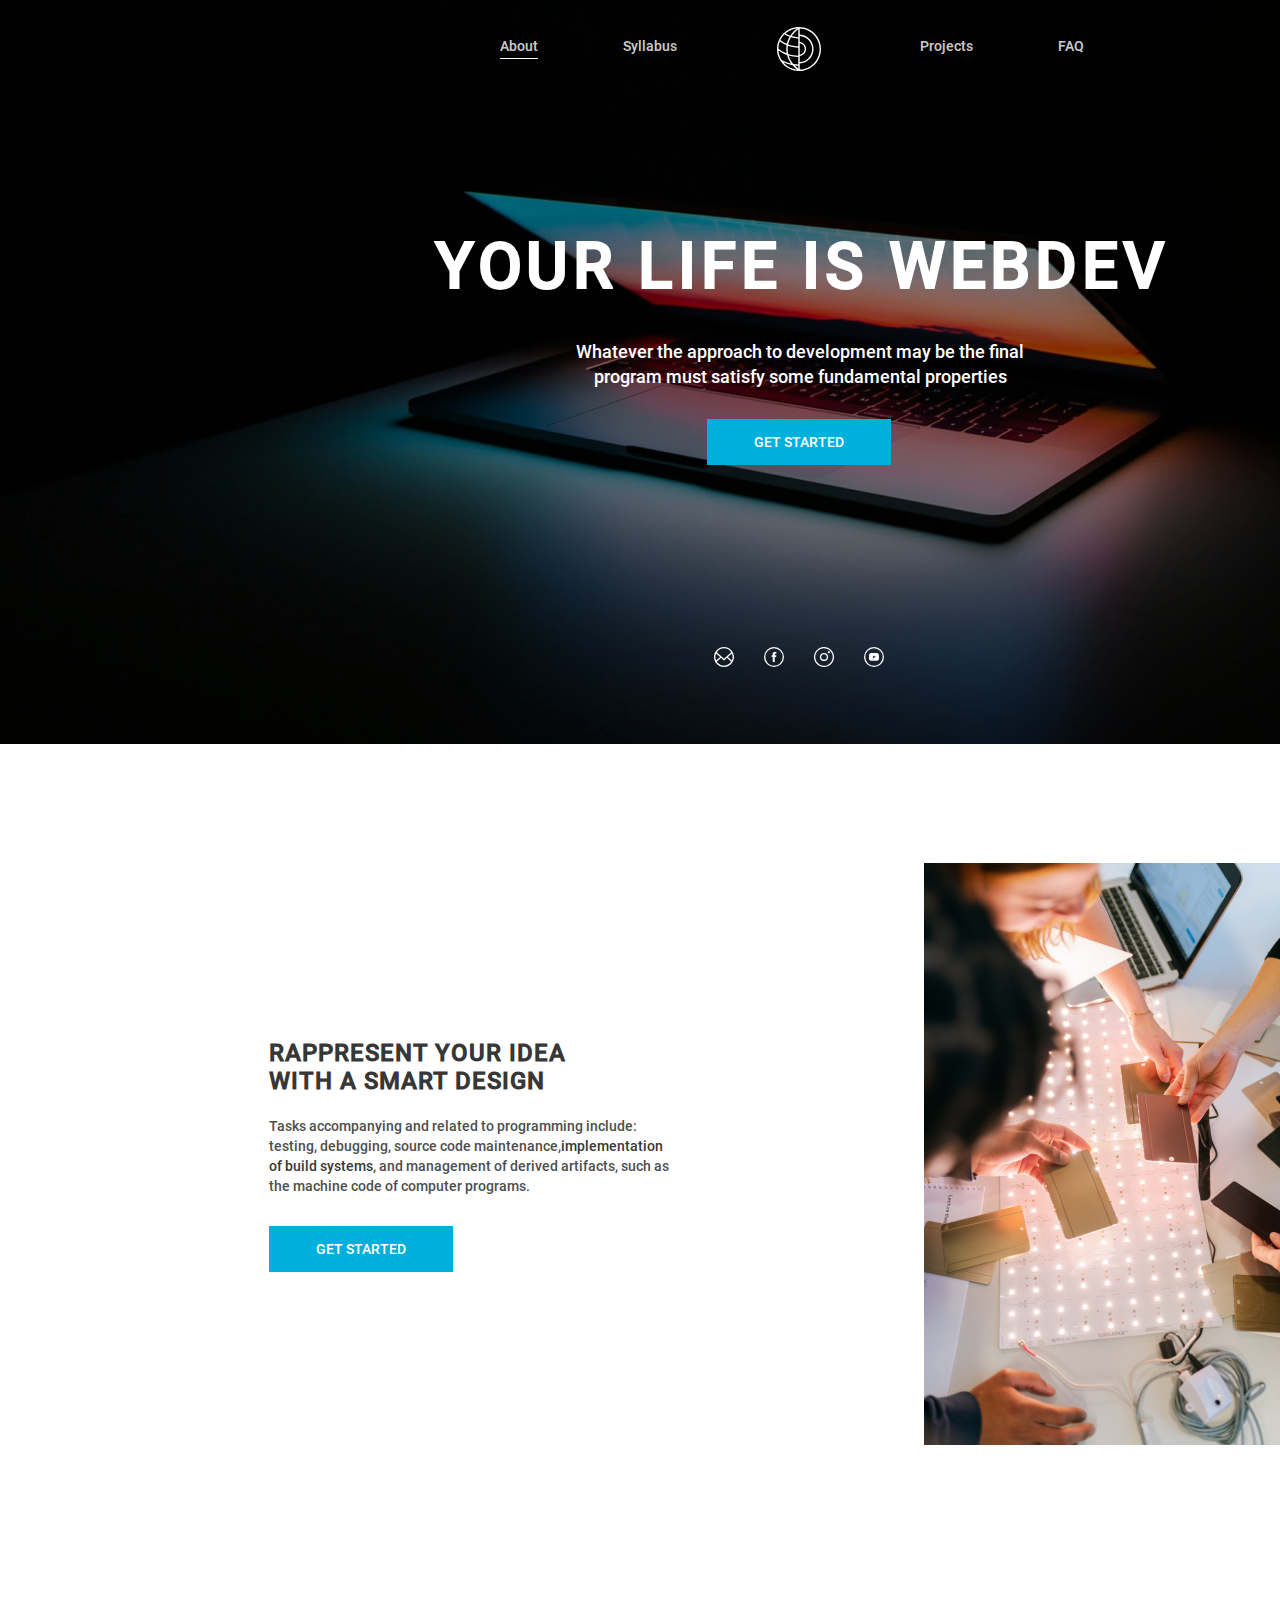
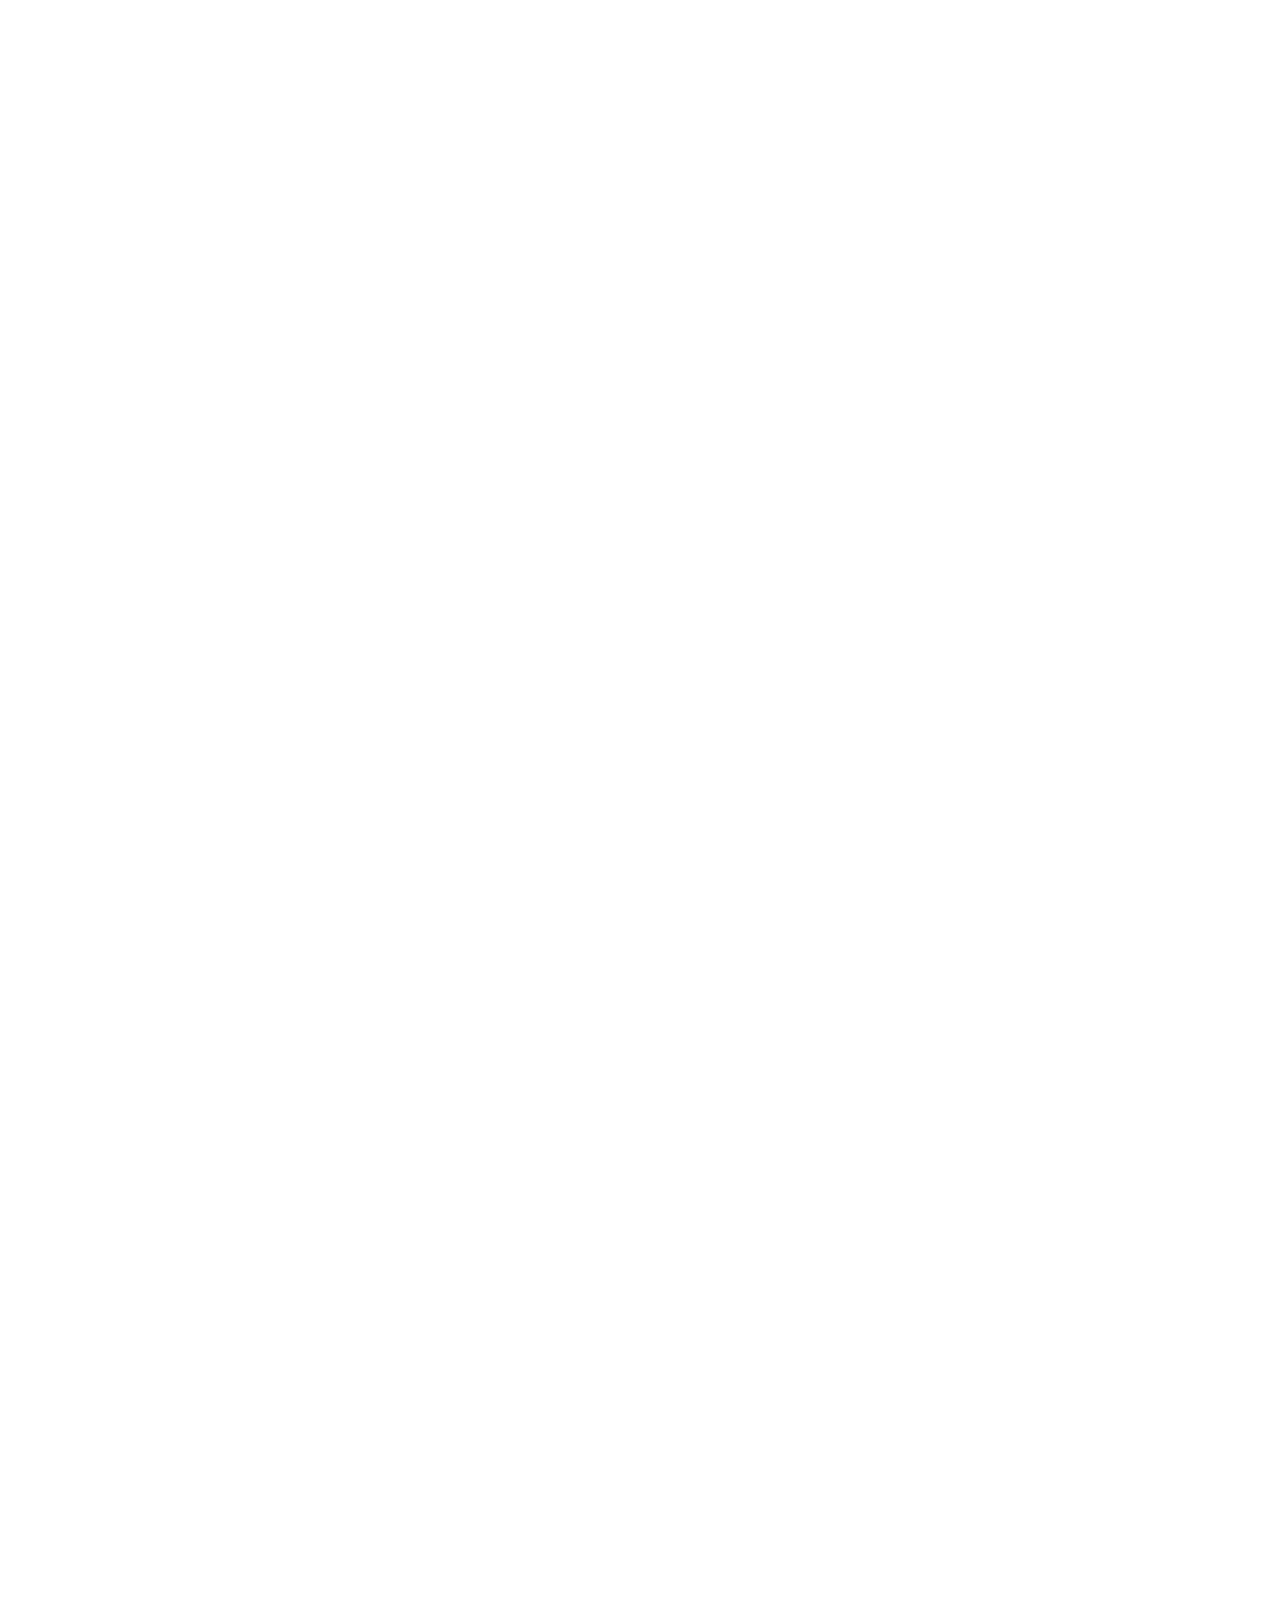
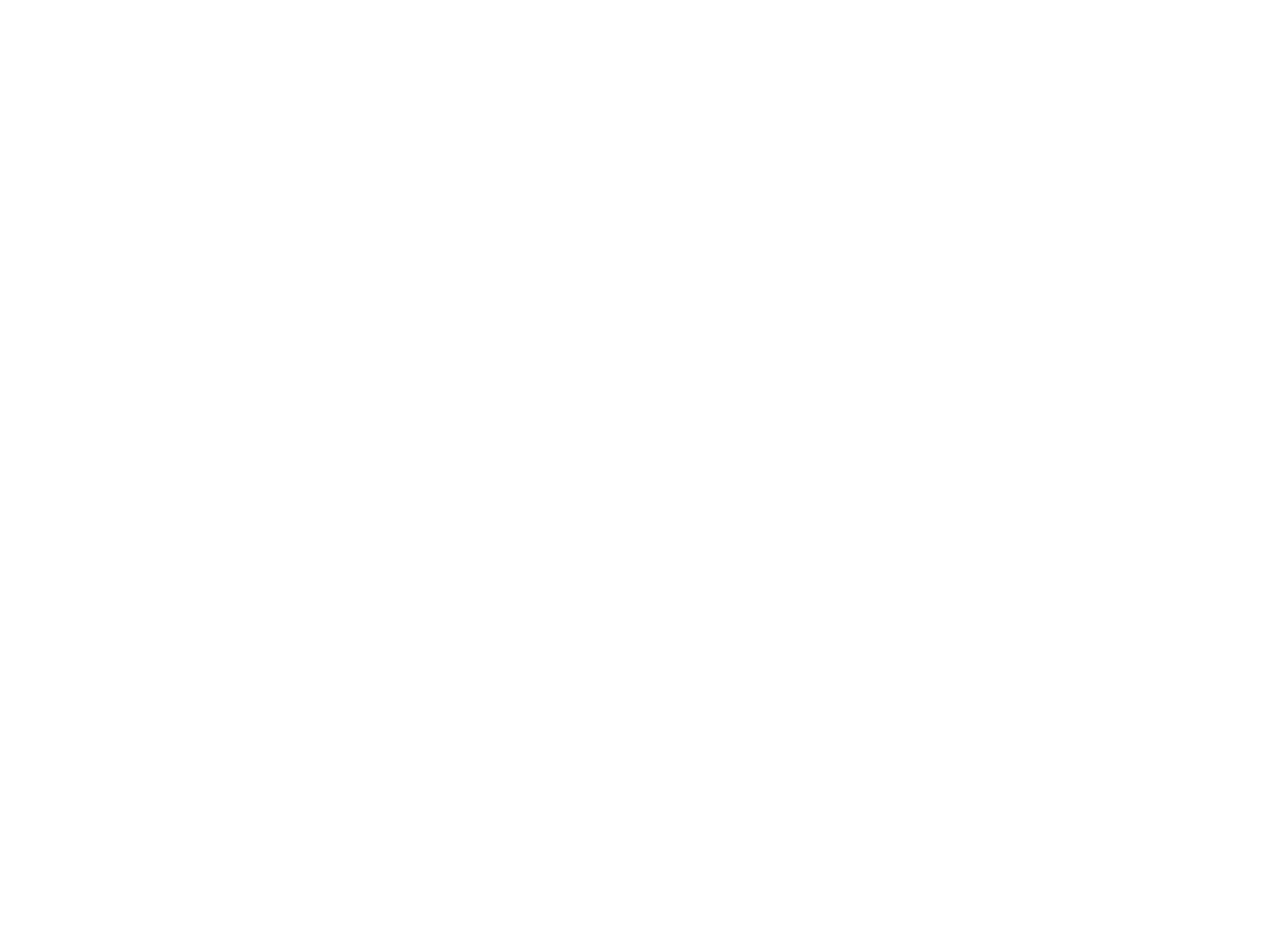
==== index.html @ 4866759b "feat: add smart img" ====
<!doctype html>
<html lang="en">
<head>
    <meta charset="UTF-8">
    <meta name="viewport"
          content="width=device-width, user-scalable=no, initial-scale=1.0, maximum-scale=1.0, minimum-scale=1.0">
    <meta http-equiv="X-UA-Compatible" content="ie=edge">
    <title>Document</title>
    <link rel="stylesheet" href="style.css">
</head>
<body>
<section>
    <div class="first-screen">
            <ul>
                <li class = "header" id = "active"><a href="">About</a></li>
                <li class = "header" id="syllabus"><a href="">Syllabus</a></li>
                <li class = "header" id = "logo"></li>
                <li class = "header" id="project"><a href="">Projects</a></li>
                <li class = "header"><a href="">FAQ</a></li>
            </ul>
        <div class="life">YOUR LIFE IS WEBDEV</div>
        <h1>webdev</h1>
        <div class="whatever">Whatever the approach to development may be the final program must satisfy some fundamental properties</div>
        <button class = "start">GET STARTED</button>
        <div class="div-img">
                <img src="assets/mail_fff.svg" class="social">
                <img src="assets/facebook_fff.svg" class="social">
                <img src="assets/insta_fff.svg" class="social">
                <img src="assets/telegram_fff.svg" class="social">
        </div>
    </div>
    <div class="second-screen">
        <div class="smart-design">
            <div class="rappresent">RAPPRESENT YOUR IDEA WITH A SMART DESIGN</div>
            <div class="text">Tasks accompanying and related to programming include:<br>testing, debugging,
                source code maintenance,<span>implementation of build systems</span>, and management of derived
            artifacts, such as the machine code of computer programs.</div>
            <button class="start">GET STARTED</button>
        </div>
        <img src="assets/content-image-1.png">
    </div>
</section>
</body>
</html>
---- style.css ----
@font-face {
    font-family: Roboto;
    src: url(assets/Roboto-Medium.ttf);
}

body {
    margin: 0;
    width: 1600px;
    height: 4150px;
    color: #FFFFFF;
}


/*1st-screen*/
.first-screen {
    background: url("assets/bg-image-wrapper.png");
    height: 744px;
    background-position: center;
    background-size: cover;
}
.header {
    height: 20px;
    font-family: "Roboto";
    font-size: 14px;
    font-weight: 400;
    margin-top: 38px;
}
#active {
    opacity: 1.0;
    border-bottom: 1px solid #FFFFFF;
}
#logo {
    background: url("assets/logo.svg") 100% 100% no-repeat;
    align-self: center;
    width: 44px;
    height: 45px;
    margin-top: 3px;
}
#project {
    padding-left: 15px;
}
#syllabus {
    padding-right: 15px;
}
ul {
    margin: 0px 516px 0px 460px;
    height: 95px;
    display: flex;
    justify-content: space-between;
}
li {
    list-style-type: none;
}
A {
    text-decoration: none;
    color: #FFFFFF;
    opacity: 0.8;
}
A:hover {
    color: #FFFFFF;
    opacity: 1.0;
    border-bottom: 1px solid #FFFFFF;
}
.life {
    height: 75px;
    margin: 134px 0px 0px 435px;
    color: #FFFFFF;
    font-family: Roboto;
    font-style: normal;
    font-weight: 700;
    font-size: 64px;
    letter-spacing: 4.7px;
}
h1 {
    opacity: 0;
}
.whatever {
    height: 50px;
    margin: -45px 545px 0px 545px;
    font-family: Roboto;
    color: #FFFFFF;
    font-style: normal;
    font-weight: normal;
    font-size: 18px;
    line-height: 140%;
    text-align: center;
}
.start {
    display: flex;
    flex-direction: row;
    padding: 15px 47px;
    width: 184px;
    height: 46px;
    border: none;
    background: #00AFDB;
    text-align: center;
    font-family: Roboto;
    color: #FFFFFF;
    font-size: 14px;
    font-style: normal;
}
.first-screen button {
    margin: 30px 707px;
}
.social {
    width: 20px;
    height: 20px;
    margin-right: 26px;
}
.div-img {
    margin: 182px 0px 0px 714px;
}


/*2st-screen*/
.second-screen {
    height: 842px;
}
.smart-design {
    width: 407px;
    height: 233px;
    margin: 295px 0px 0px 269px;
    font-family: Roboto;
}
.rappresent {
    width: 367px;
    height: 57px;
    font-style: normal;
    font-weight: bold;
    font-size: 24px;
    letter-spacing: 1px;
    color: #373737;
}
.text {
    width: 407px;
    height: 80px;
    margin-top: 20px;
    font-style: normal;
    font-size: 14px;
    line-height: 20px;
    font-weight: normal;
    color: #4E4E4E;
}
.text span {
    font-weight: 500;
    color: #373737;
}
.second-screen button {
    margin: 30px 0px 0px 0px;
}
.second-screen img {
    width: 407px;
    height: 582px;
    margin: -409px 0px 0px 924px;
}



/*3st-screen*/
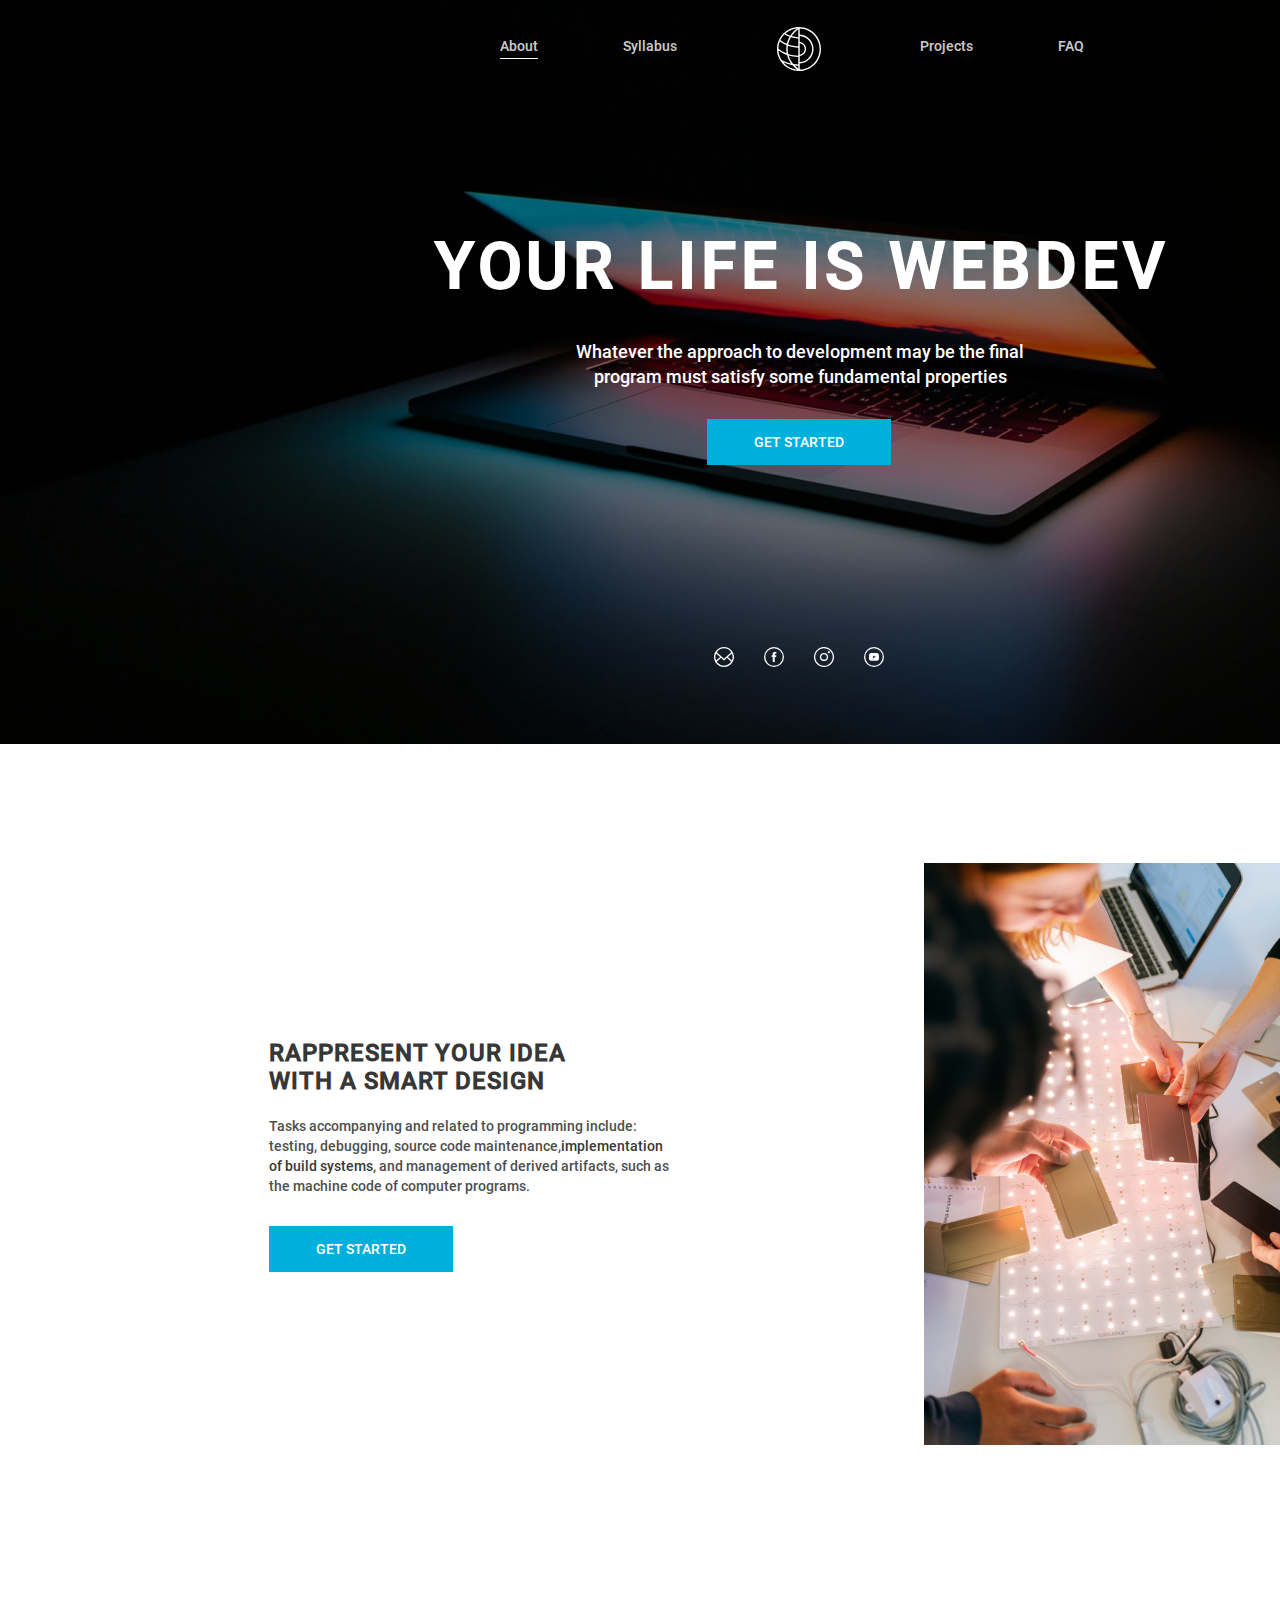
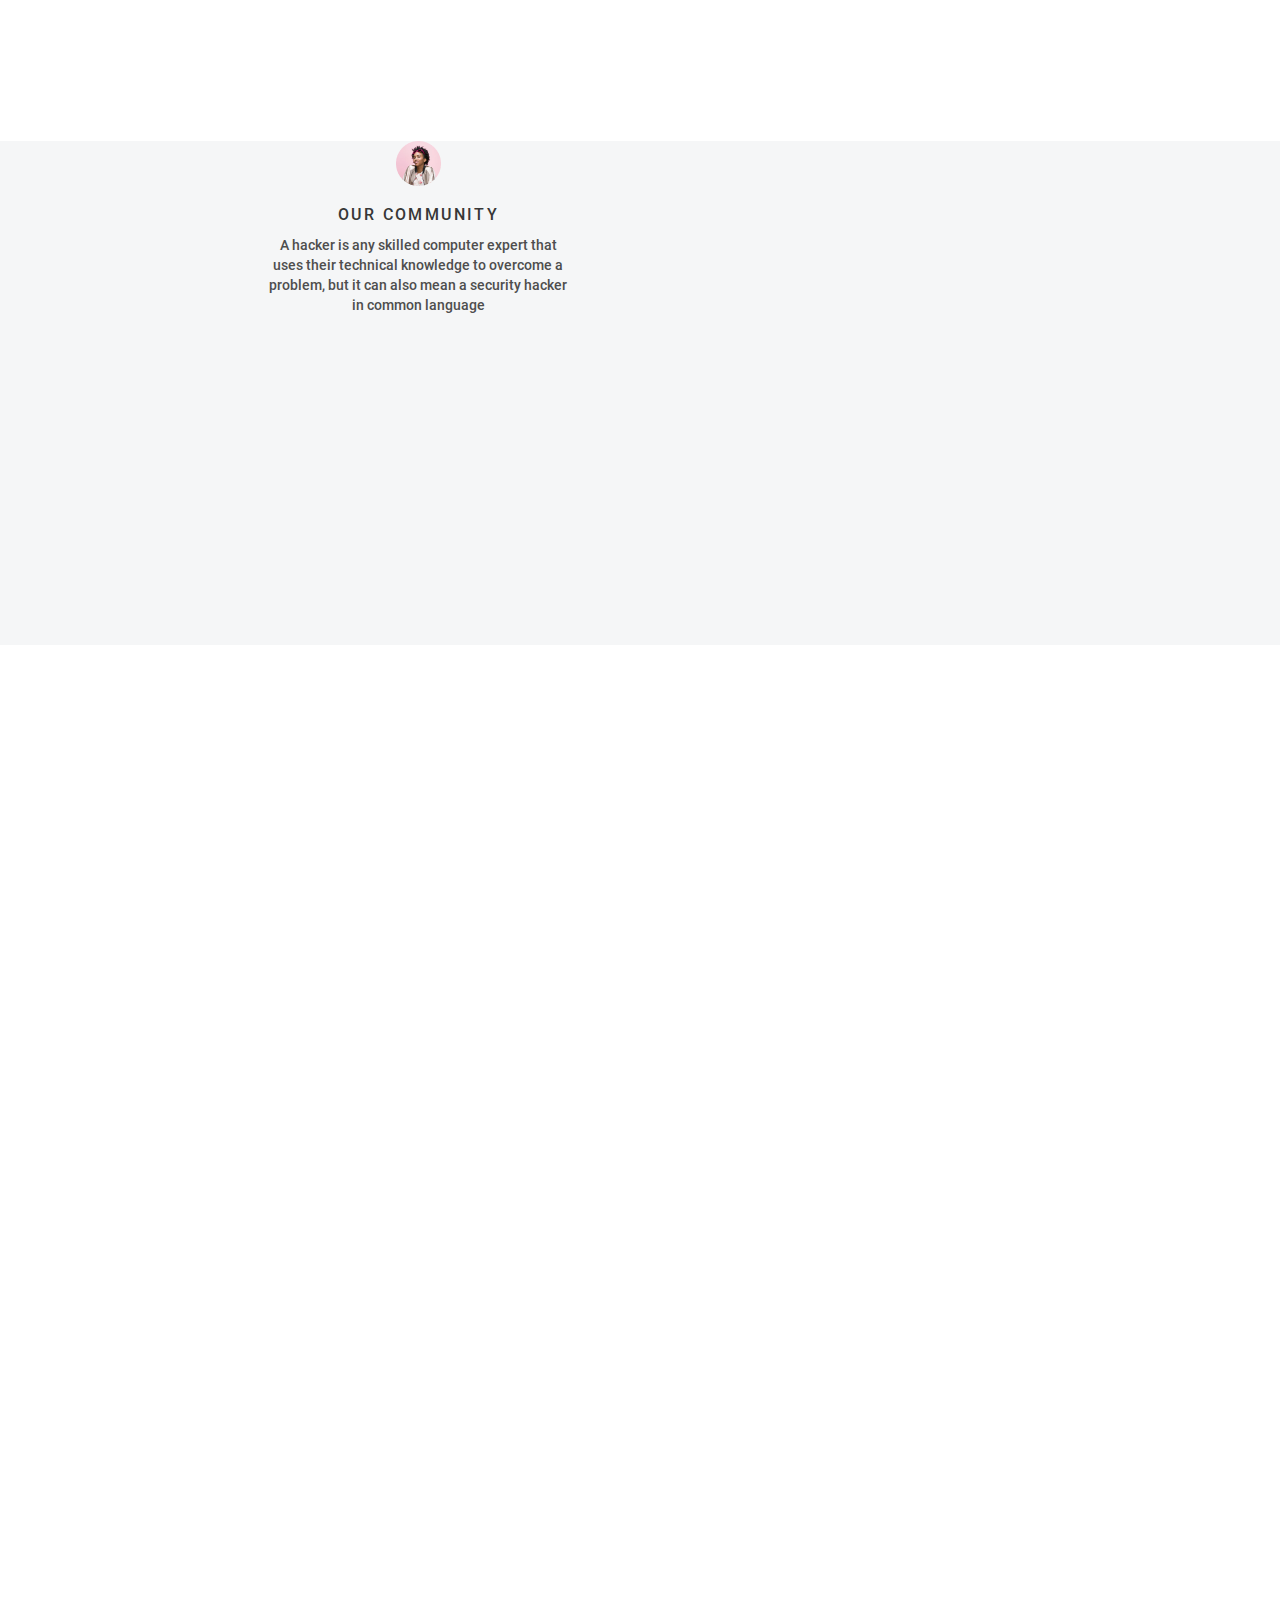
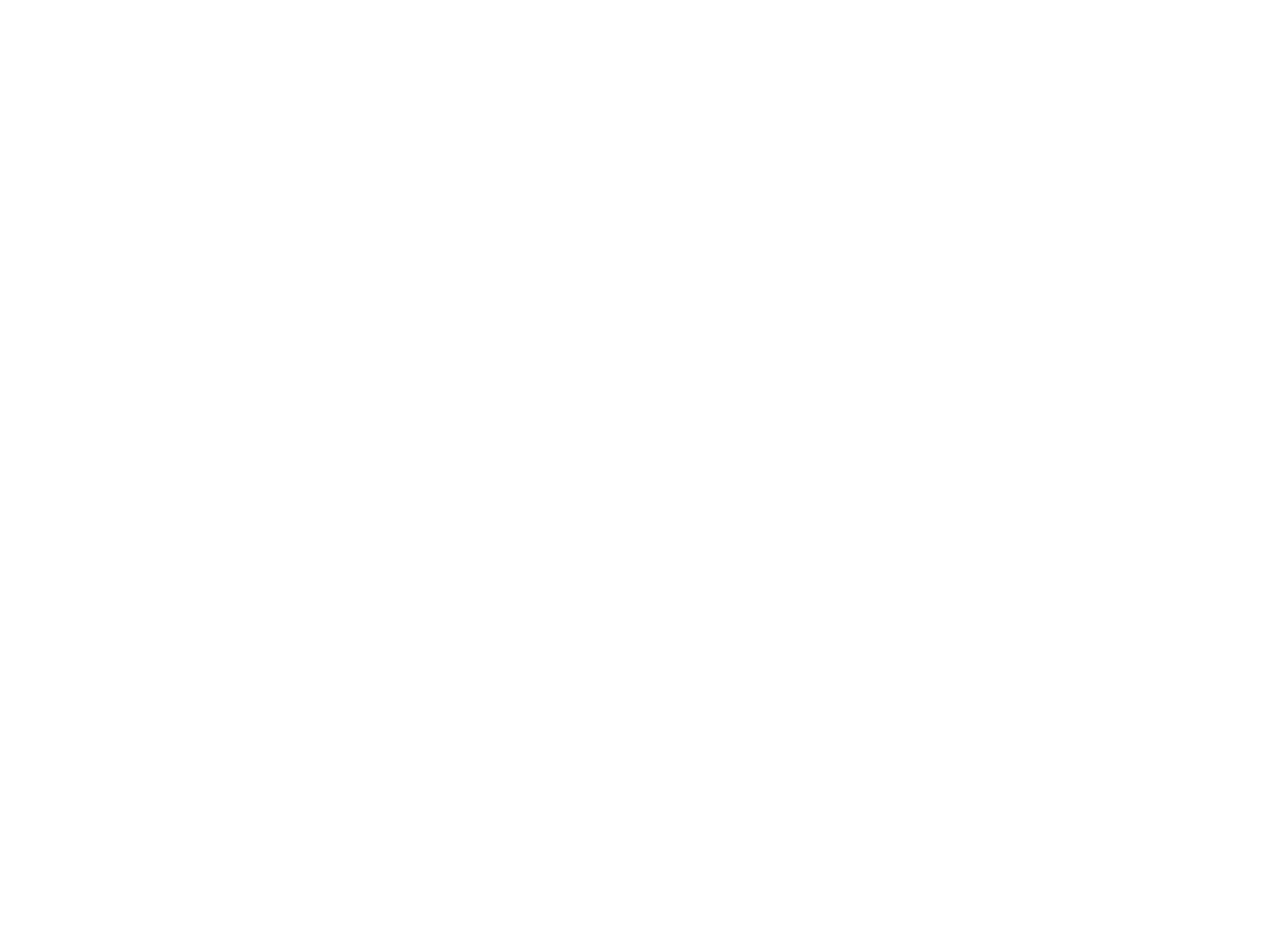
==== commit a0ef6dd7: "feat: community" ====
--- a/index.html
+++ b/index.html
@@ -39,6 +39,13 @@
         </div>
         <img src="assets/content-image-1.png">
     </div>
+    <div class="third-screen">
+        <div class="community">
+            <img src="assets/userpic.png">
+            <div class="our">OUR COMMUNITY</div>
+            <div class="text3">A hacker is any skilled computer expert that uses their technical knowledge to overcome a problem, but it can also mean a security hacker in common language</div>
+        </div>
+    </div>
 </section>
 </body>
 </html>--- a/style.css
+++ b/style.css
@@ -157,3 +157,42 @@
 
 
 /*3st-screen*/
+.third-screen {
+    height: 504px;
+    background: #F5F6F7;
+}
+.community {
+    width: 298px;
+    height: 175px;
+    margin: -140px 0px 0px 269px;
+    font-family: Roboto;
+}
+.community img {
+    width: 45px;
+    height: 45px;
+    margin-left: 127px;
+}
+.our {
+    width: 160px;
+    height: 20px;
+    margin-left: calc(50% - 160px/2);
+    margin-top: 15px;
+    font-weight: 500;
+    font-size: 16px;
+    line-height: 20px;
+    letter-spacing: 2.4px;
+    color: #373737;
+    white-space: nowrap;
+}
+.text3 {
+    width: 298px;
+    height: 80px;
+    margin-left: calc(50% - 298px/2);
+    margin-top: 10px;
+    font-style: normal;
+    font-size: 14px;
+    line-height: 20px;
+    font-weight: normal;
+    color: #4E4E4E;
+    text-align: center;
+}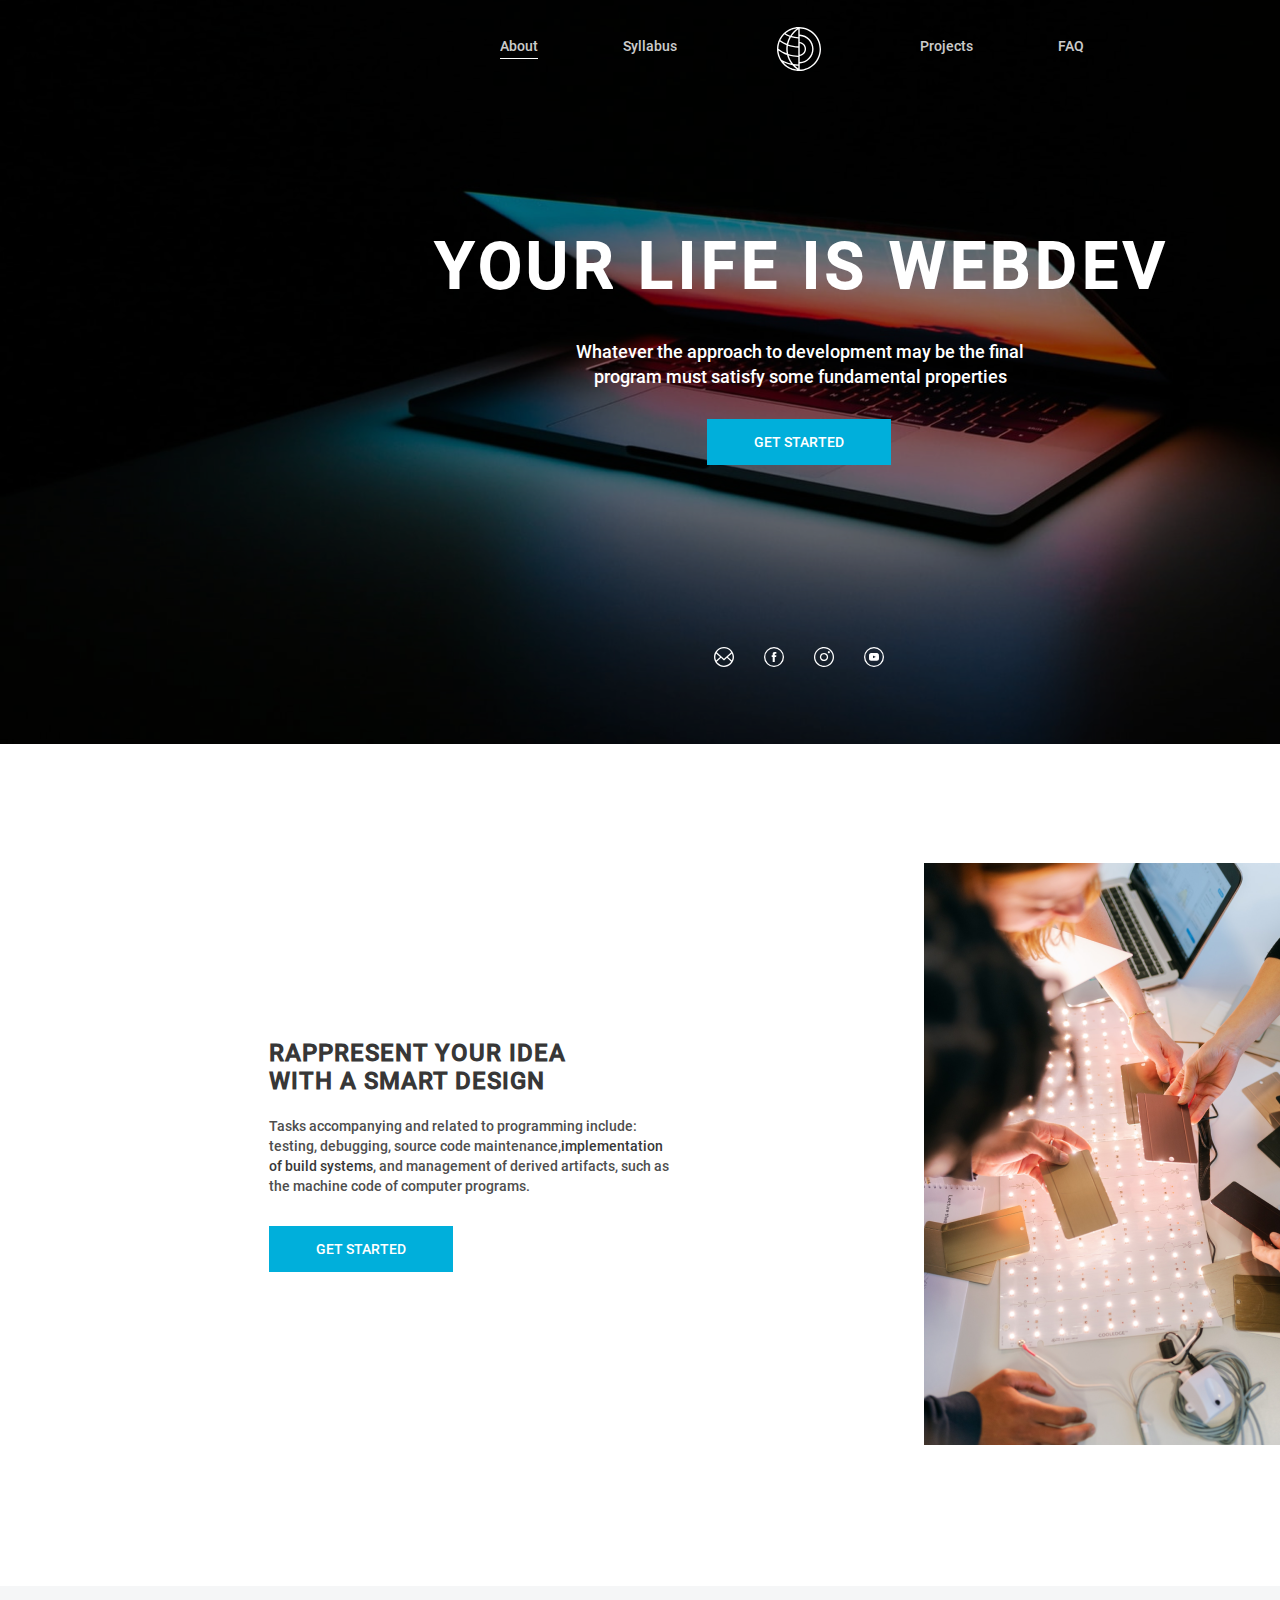
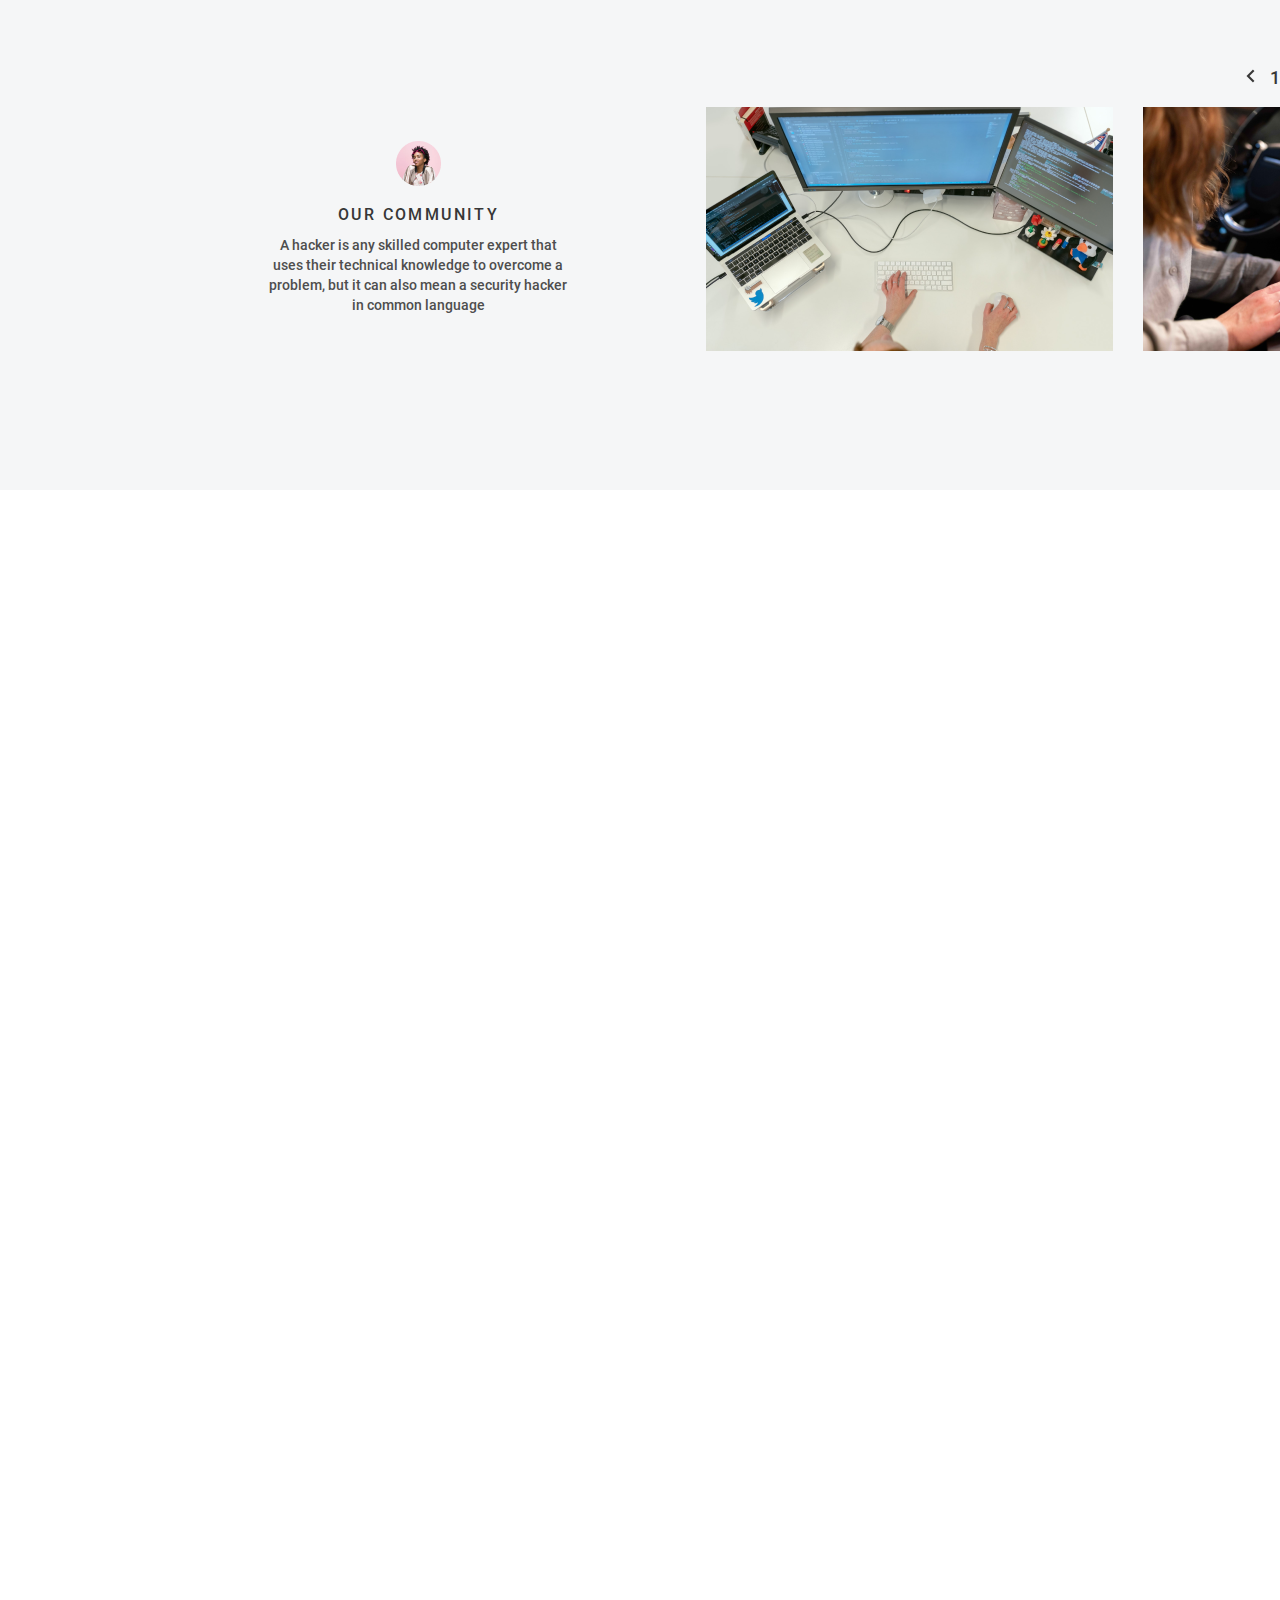
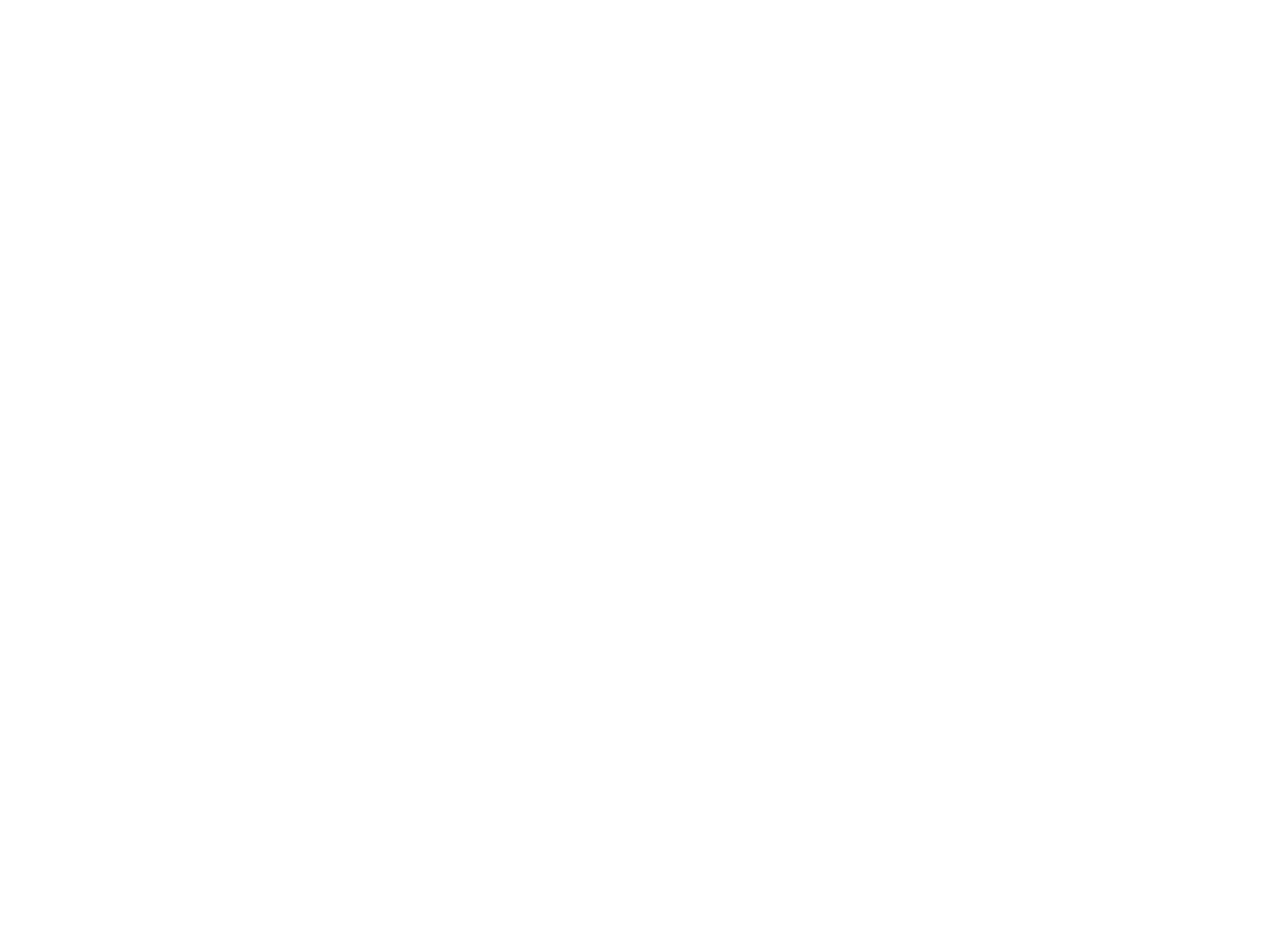
==== commit 0208c951: "feat: slider" ====
--- a/index.html
+++ b/index.html
@@ -45,6 +45,20 @@
             <div class="our">OUR COMMUNITY</div>
             <div class="text3">A hacker is any skilled computer expert that uses their technical knowledge to overcome a problem, but it can also mean a security hacker in common language</div>
         </div>
+        <div class="slider">
+            <div class="slider-nav-items">
+                <img src="assets/slider-nav-items/arrow-left.png">
+                <div id="slider1">1</div>
+                <img src="assets/slider-nav-items/divider-icon.png">
+                <div id="slider5">5</div>
+                <img src="assets/slider-nav-items/arrow-right.png">
+            </div>
+            <div class="slider-items">
+                <img src="assets/slider-item.png" id="item">
+                <img src="assets/slider-item2.png" id="item">
+                <img src="assets/slider-item3.png">
+            </div>
+        </div>
     </div>
 </section>
 </body>
--- a/style.css
+++ b/style.css
@@ -160,12 +160,14 @@
 .third-screen {
     height: 504px;
     background: #F5F6F7;
+    margin-top: -295px;
 }
 .community {
     width: 298px;
     height: 175px;
-    margin: -140px 0px 0px 269px;
-    font-family: Roboto;
+    margin-left: 269px;
+    font-family: Roboto;
+    padding-top: 155px;
 }
 .community img {
     width: 45px;
@@ -195,4 +197,35 @@
     font-weight: normal;
     color: #4E4E4E;
     text-align: center;
+}
+.slider {
+    margin: -350px 0px 0px 706px;
+}
+.slider-nav-items {
+    width: 83px;
+    height: 14px;
+    margin: 103px 0px 0px 540px;
+    display: inline-flex;
+    justify-content: space-between;
+}
+.slider-nav-items div {
+    color: #373737;
+    font-weight: 400;
+    font-family: Roboto;
+    font-size: 18px;
+}
+#slider1 {
+    padding-left: 10px;
+    margin-top: -2px;
+}
+#slider5 {
+    padding-right: 10px;
+    margin-top: -2px;
+}
+.slider-items {
+    margin-top: 20px;
+    display: inline-flex;
+}
+#item {
+    padding-right: 30px;
 }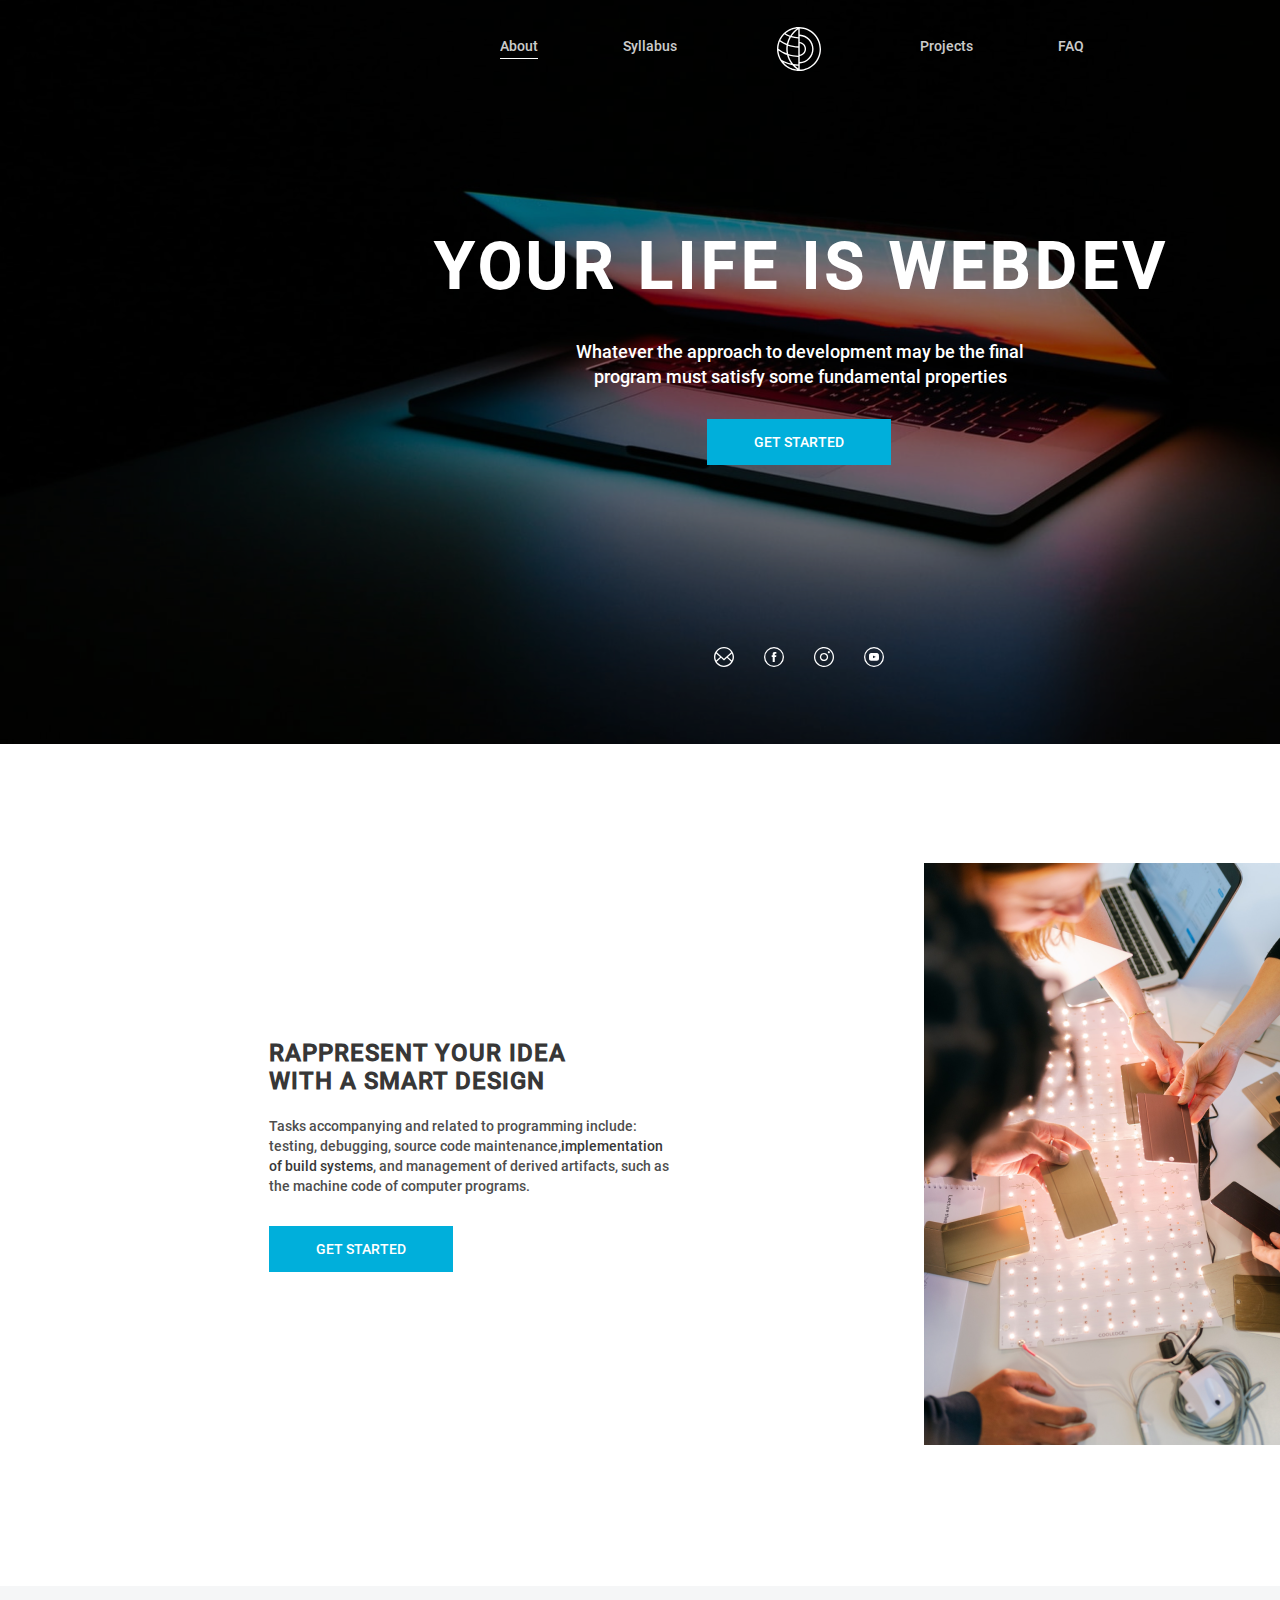
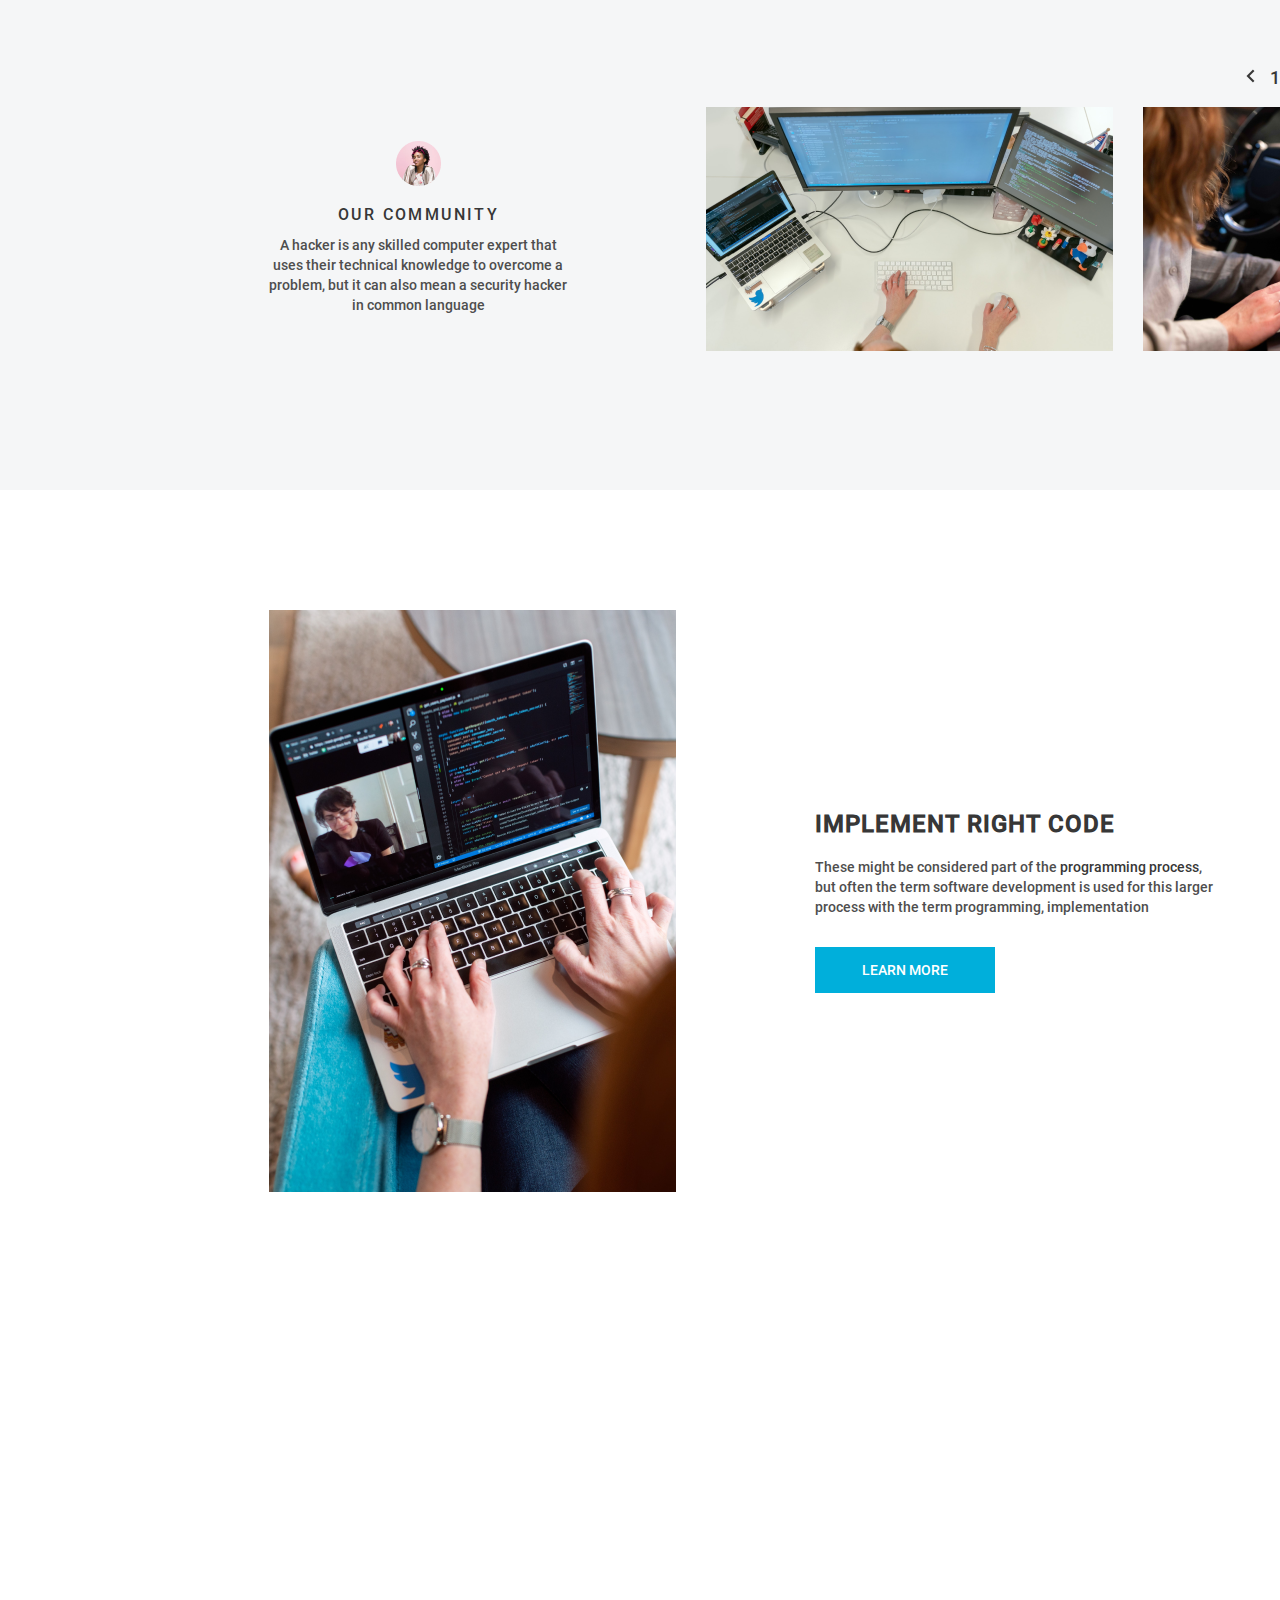
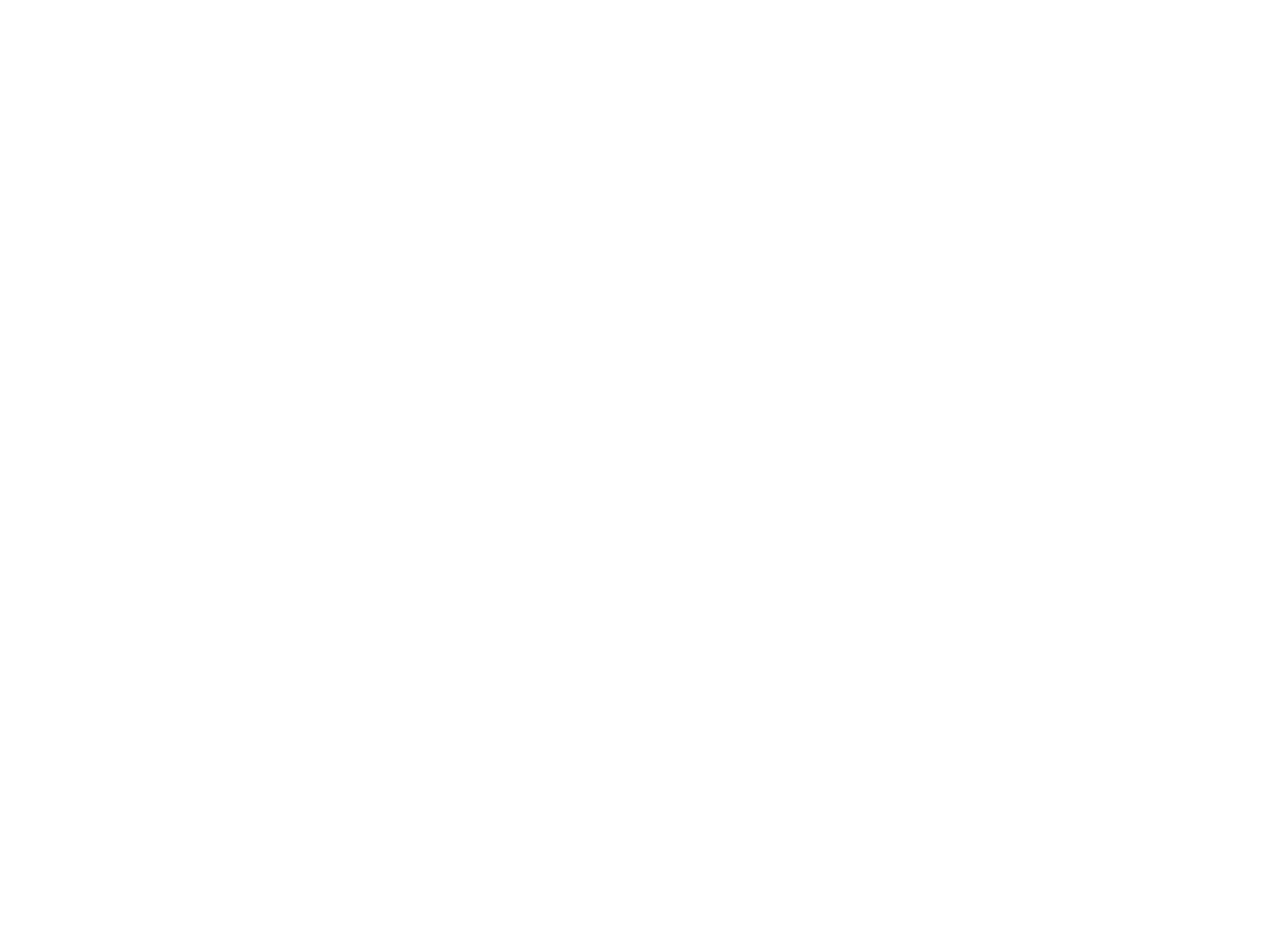
==== commit a2216de9: "feat: implement" ====
--- a/index.html
+++ b/index.html
@@ -47,11 +47,11 @@
         </div>
         <div class="slider">
             <div class="slider-nav-items">
-                <img src="assets/slider-nav-items/arrow-left.png">
+                <img src="assets/slider-nav-items/arrow-left.png" id="hover-img">
                 <div id="slider1">1</div>
                 <img src="assets/slider-nav-items/divider-icon.png">
                 <div id="slider5">5</div>
-                <img src="assets/slider-nav-items/arrow-right.png">
+                <img src="assets/slider-nav-items/arrow-right.png" id="hover-img">
             </div>
             <div class="slider-items">
                 <img src="assets/slider-item.png" id="item">
@@ -60,6 +60,14 @@
             </div>
         </div>
     </div>
+    <div class="fourth-screen">
+        <img src="assets/content-image-2.png"></img>
+        <div class="implement">
+            <div class="right">IMPLEMENT RIGHT CODE</div>
+            <div class="text4">These might be considered part of the <span>programming process</span>, but often the term software development is used for this larger process with the term programming, implementation</div>
+            <button class="start">LEARN MORE</button>
+        </div>
+    </div>
 </section>
 </body>
 </html>--- a/style.css
+++ b/style.css
@@ -8,6 +8,9 @@
     width: 1600px;
     height: 4150px;
     color: #FFFFFF;
+}
+button:hover {
+    background: #009CC2;
 }
 
 
@@ -110,6 +113,10 @@
 .div-img {
     margin: 182px 0px 0px 714px;
 }
+.social:hover {
+    width: 30px;
+    height: 30px;
+}
 
 
 /*2st-screen*/
@@ -214,6 +221,9 @@
     font-family: Roboto;
     font-size: 18px;
 }
+#hover-img:hover {
+    opacity: 0.5;
+}
 #slider1 {
     padding-left: 10px;
     margin-top: -2px;
@@ -228,4 +238,53 @@
 }
 #item {
     padding-right: 30px;
-}+}
+
+
+/*4st-screen*/
+
+.fourth-screen {
+    height: 842px;
+    margin-top: 0px;
+}
+.fourth-screen img {
+    width: 407px;
+    height: 582px;
+    margin: 120px 0px 0px 269px;
+}
+.implement {
+    width: 407px;
+    height: 184px;
+    margin: -386px 0px 0px 815px;
+    font-family: Roboto;
+}
+.right {
+    width: 298px;
+    height: 28px;
+    font-weight: bold;
+    font-style: normal;
+    font-size: 24px;
+    line-height: 28px;
+    letter-spacing: 1px;
+    color: #373737;
+    white-space: nowrap;
+}
+.text4 {
+    width: 407px;
+    height: 60px;
+    margin-top: 19px;
+    font-style: normal;
+    font-size: 14px;
+    line-height: 20px;
+    font-weight: normal;
+    color: #4E4E4E;
+}
+.text4 span {
+    font-weight: 500;
+    color: #373737;
+}
+.fourth-screen button {
+    width: 180px;
+    margin: 30px 0px 0px 0px;
+}
+
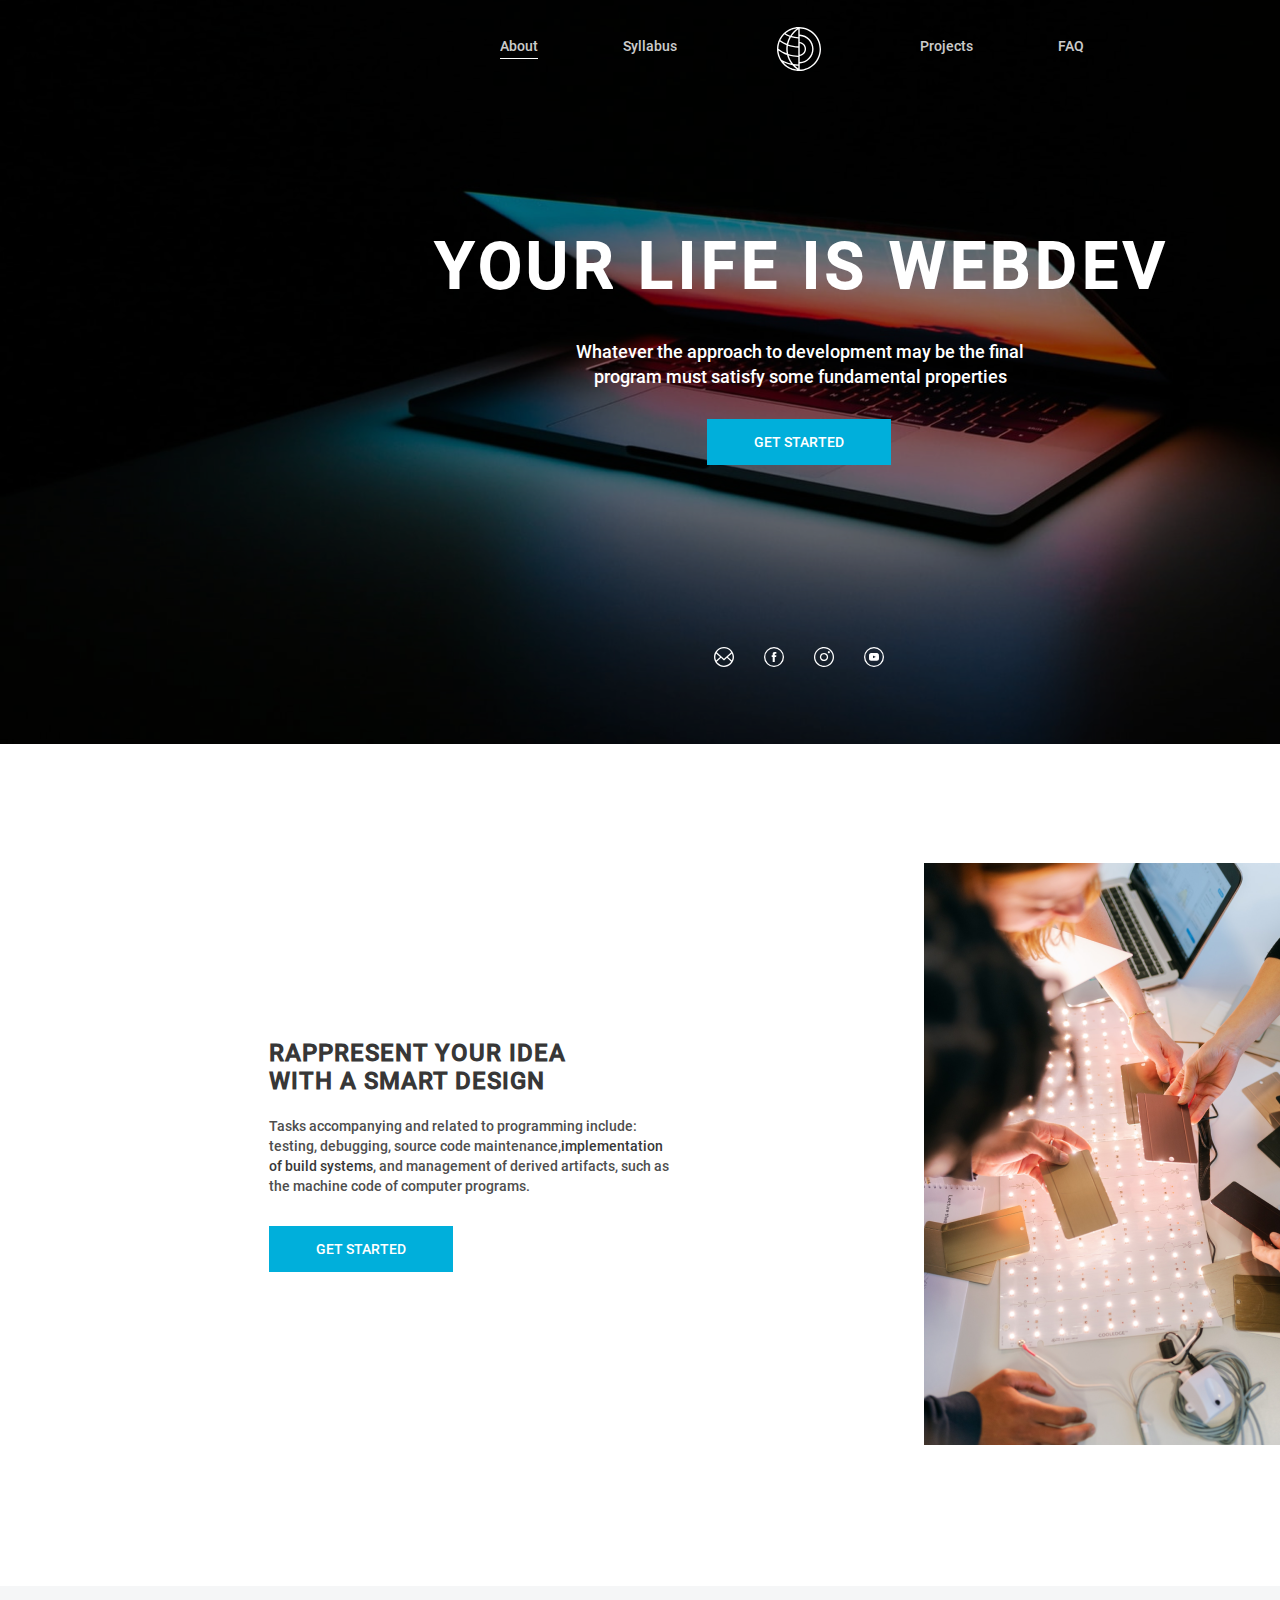
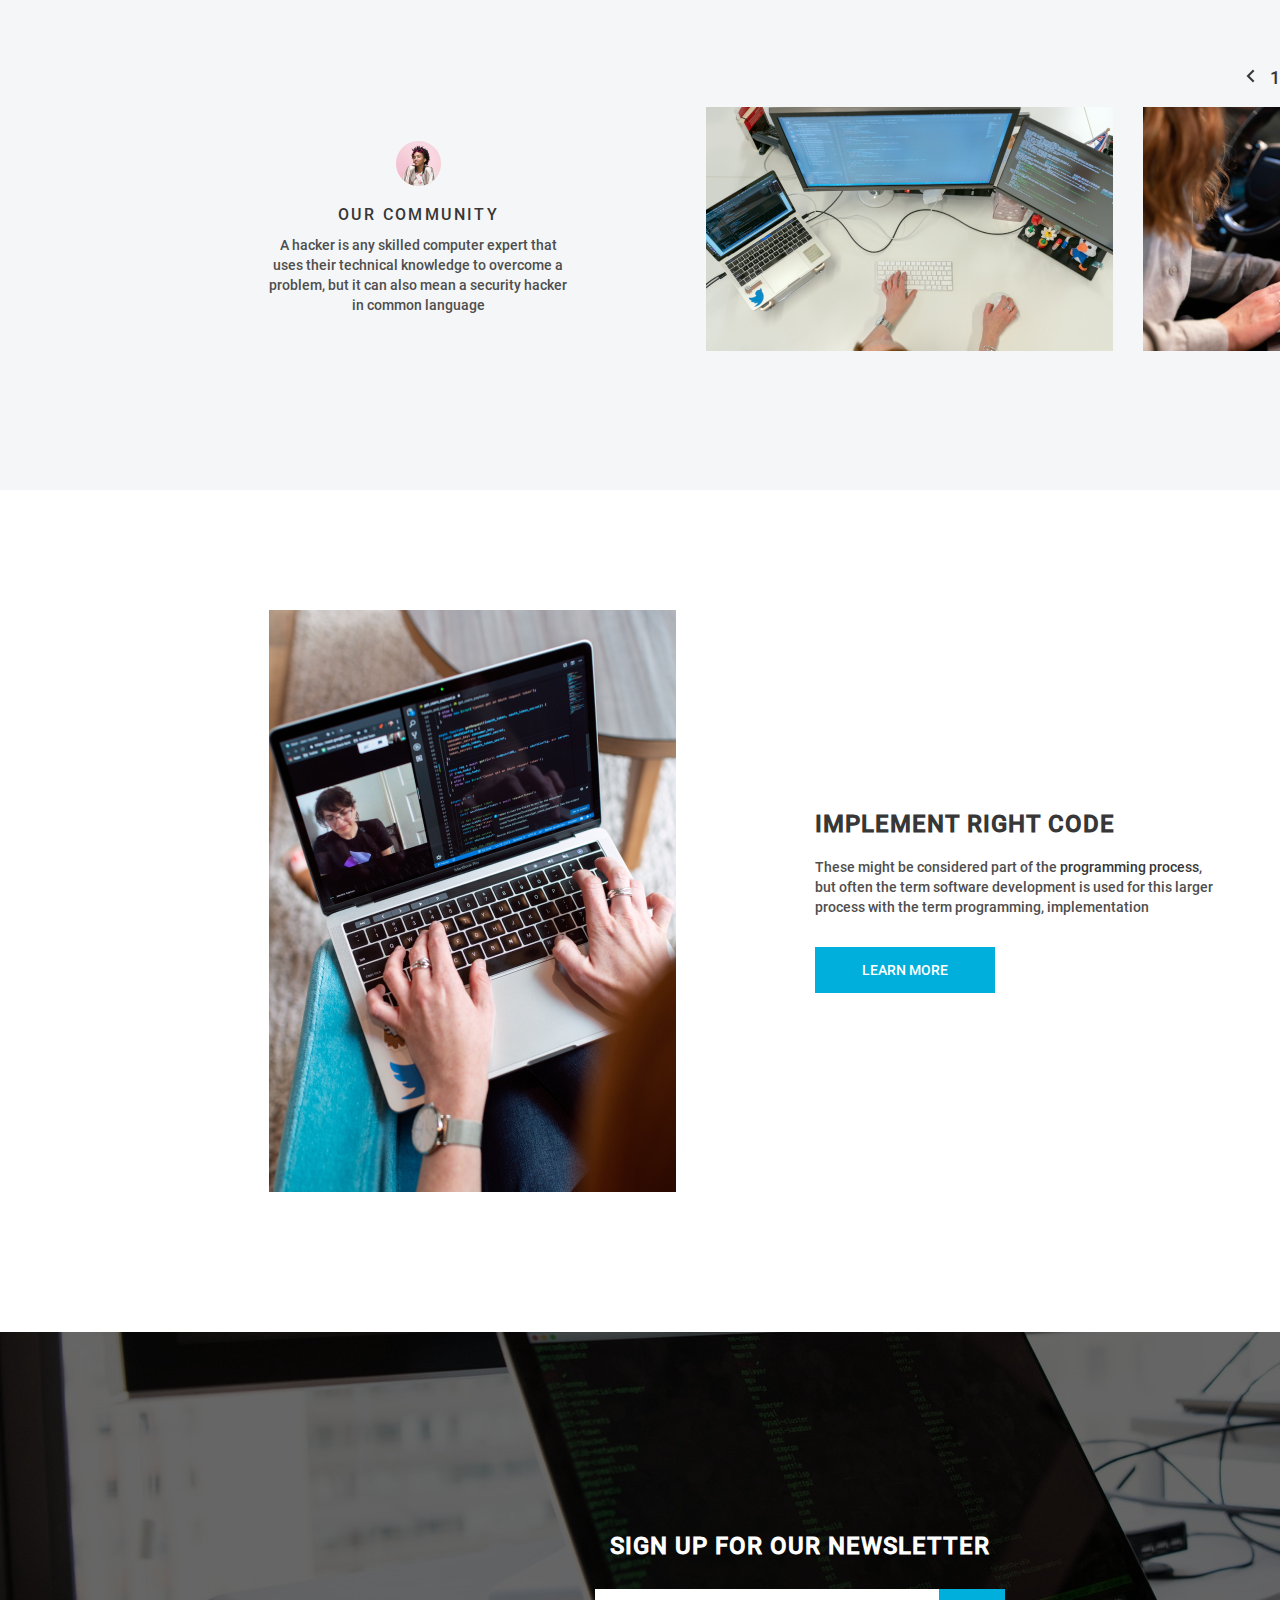
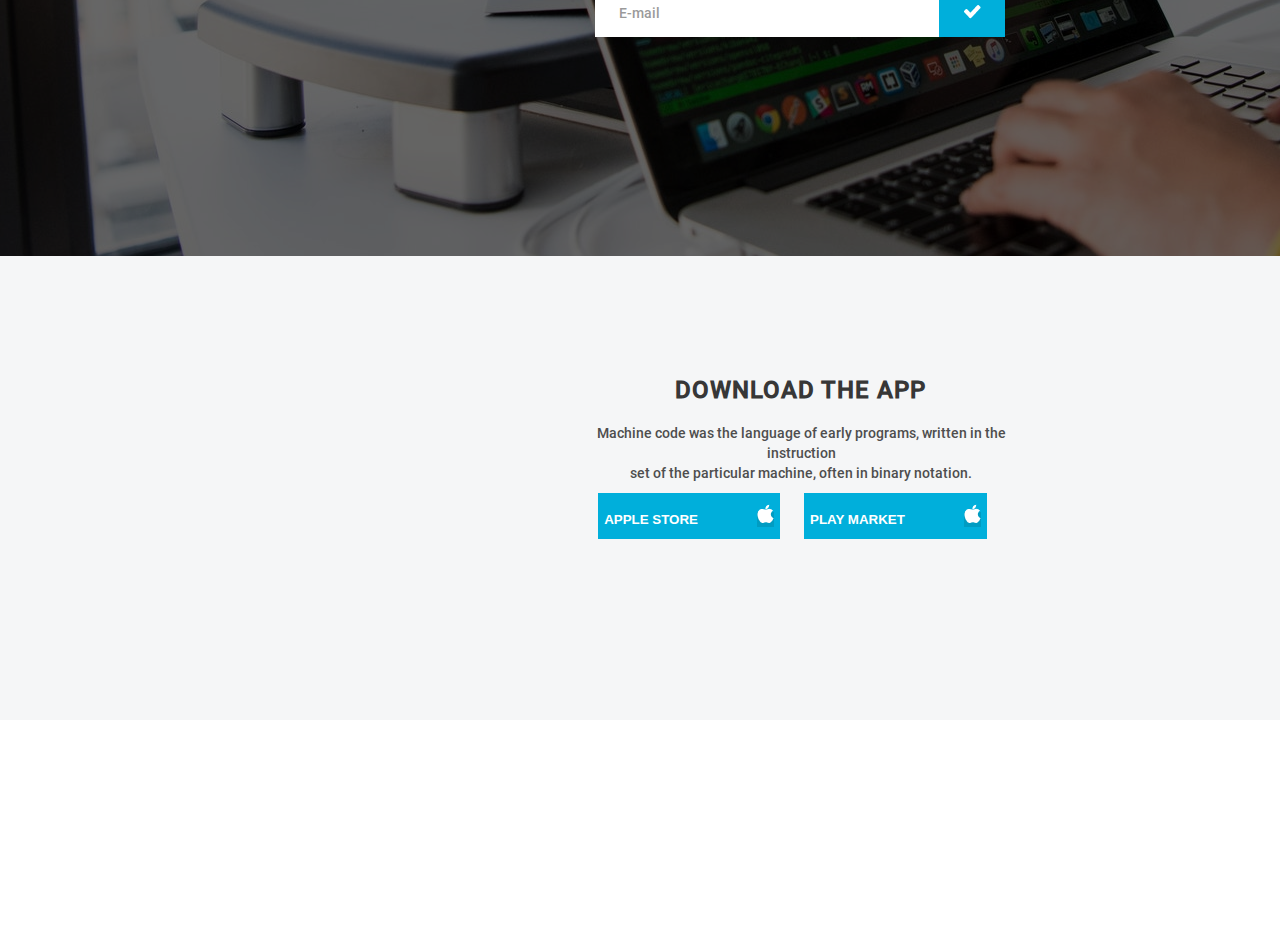
==== commit c16cba8c: "feat: download" ====
--- a/index.html
+++ b/index.html
@@ -68,6 +68,25 @@
             <button class="start">LEARN MORE</button>
         </div>
     </div>
+    <div class="fifth-screen">
+        <div class="sign">
+            <div class="sign-up">SIGN UP FOR OUR NEWSLETTER</div>
+            <form method="post" class="form1">
+                <p><input type="email" placeholder="E-mail" pattern="[a-z0-9._%+-]+@[a-z0-9.-]+\.[a-z]{2,}$"></p>
+                <button class="submit"><img src="assets/check-icon.png" alt=""></button>
+            </form>
+        </div>
+    </div>
+    <div class="sixth-screen">
+        <div class="download">
+            <div class="app">DOWNLOAD THE APP</div>
+            <div class="text6">Machine code was the language of early programs, written in the instruction<br> set of the particular machine, often in binary notation.</div>
+            <div class="store">
+                <button class="market">APPLE STORE</button>
+                <button class="market">PLAY MARKET</button>
+            </div>
+        </div>
+    </div>
 </section>
 </body>
 </html>--- a/style.css
+++ b/style.css
@@ -288,3 +288,107 @@
     margin: 30px 0px 0px 0px;
 }
 
+
+
+
+/*5st-screen*/
+.fifth-screen {
+    background: url("assets/Frame 7.png");
+    height: 524px;
+}
+.sign {
+    padding-top: 200px;
+    width: 406px;
+    height: 104px;
+}
+.sign-up {
+    margin-left: 610px;
+    font-family: Roboto;
+    font-style: normal;
+    font-weight: 700;
+    font-size: 24px;
+    letter-spacing: 1px;
+    line-height: 28px;
+    text-align: center;
+    white-space: nowrap;
+}
+.sign input {
+    width: 340px;
+    height: 46px;
+    background: #FFFFFF;
+    margin: 13px 0px 0px 595px;
+    border: none;
+}
+input::placeholder {
+    color: #373737;
+    font-size: 14px;
+    font-family: Roboto;
+    font-weight: normal;
+    line-height: 20px;
+    padding-left: 22px;
+    opacity: 0.5;
+}
+.submit {
+    min-width: 66px;
+    height: 48px;
+    background: #00AFDB;
+    border: none;
+    margin-top:29px;
+}
+.form1 {
+    display: flex;
+    justify-content: normal;
+    width: 406px;
+}
+
+
+
+/*6st-screen*/
+.sixth-screen {
+    background: #F5F6F7;
+    height: 464px ;
+}
+.download {
+    font-family: Roboto;
+    font-style: normal;
+    text-align: center;
+    padding-top: 120px;
+}
+.app {
+    font-weight: 700;
+    font-size: 24px;
+    line-height: 28px;
+    letter-spacing: 1px;
+    color: #373737;
+}
+.text6 {
+    width: 480px;
+    height: 40px;
+    margin: 19px 0px 0px 561px;
+    font-size: 14px;
+    line-height: 20px;
+    color: #4E4E4E;
+}
+.store {
+    margin: 30px 35px 0px 0px;
+}
+.market {
+    min-width: 127px;
+    height: 46px;
+    background: #00AFDB;
+    border: none;
+    font-weight: 700;
+    line-height: 16px;
+    color: #FFFFFF;
+    text-align: center;
+    margin-left: 20px;
+}
+.market::after {
+    content: url("assets/icon-apple.png");
+    background: #009CC2;
+    background-size: cover;
+    margin: 10px 0px 0px 59px;
+}
+
+
+
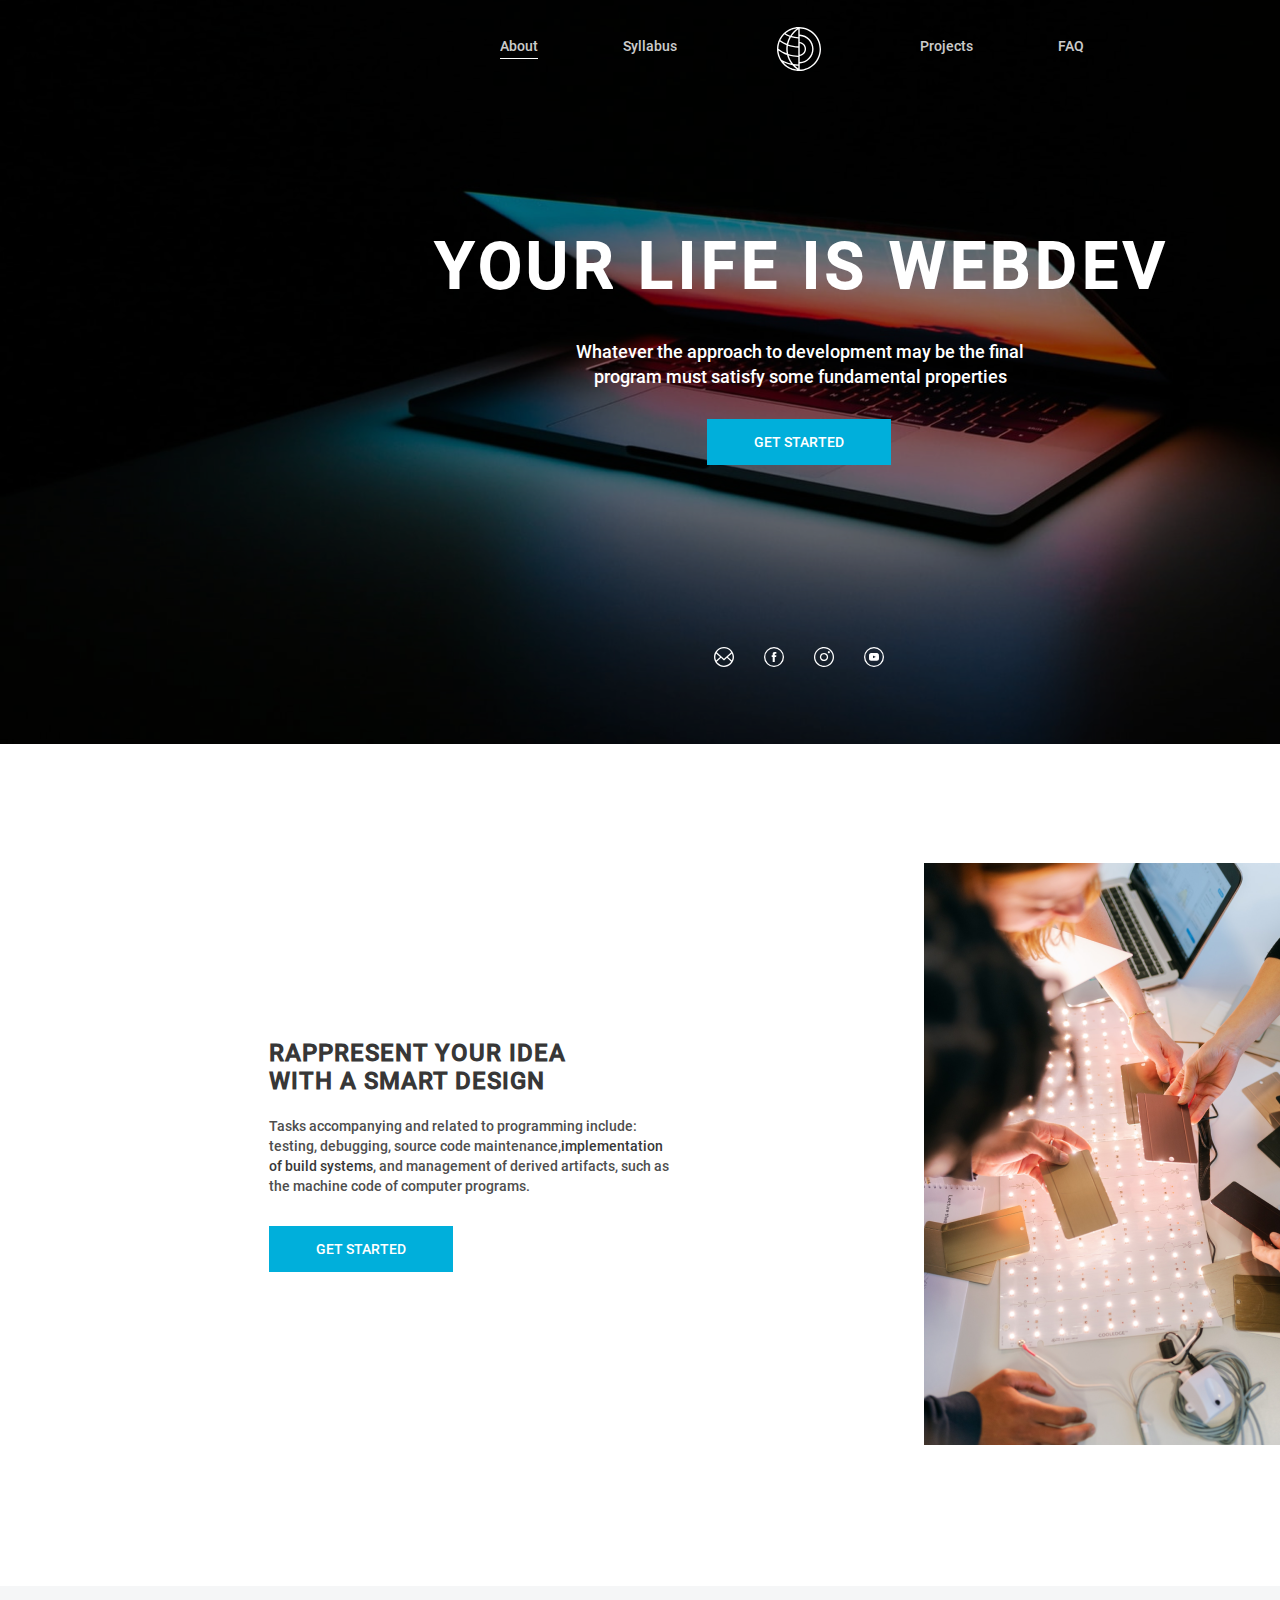
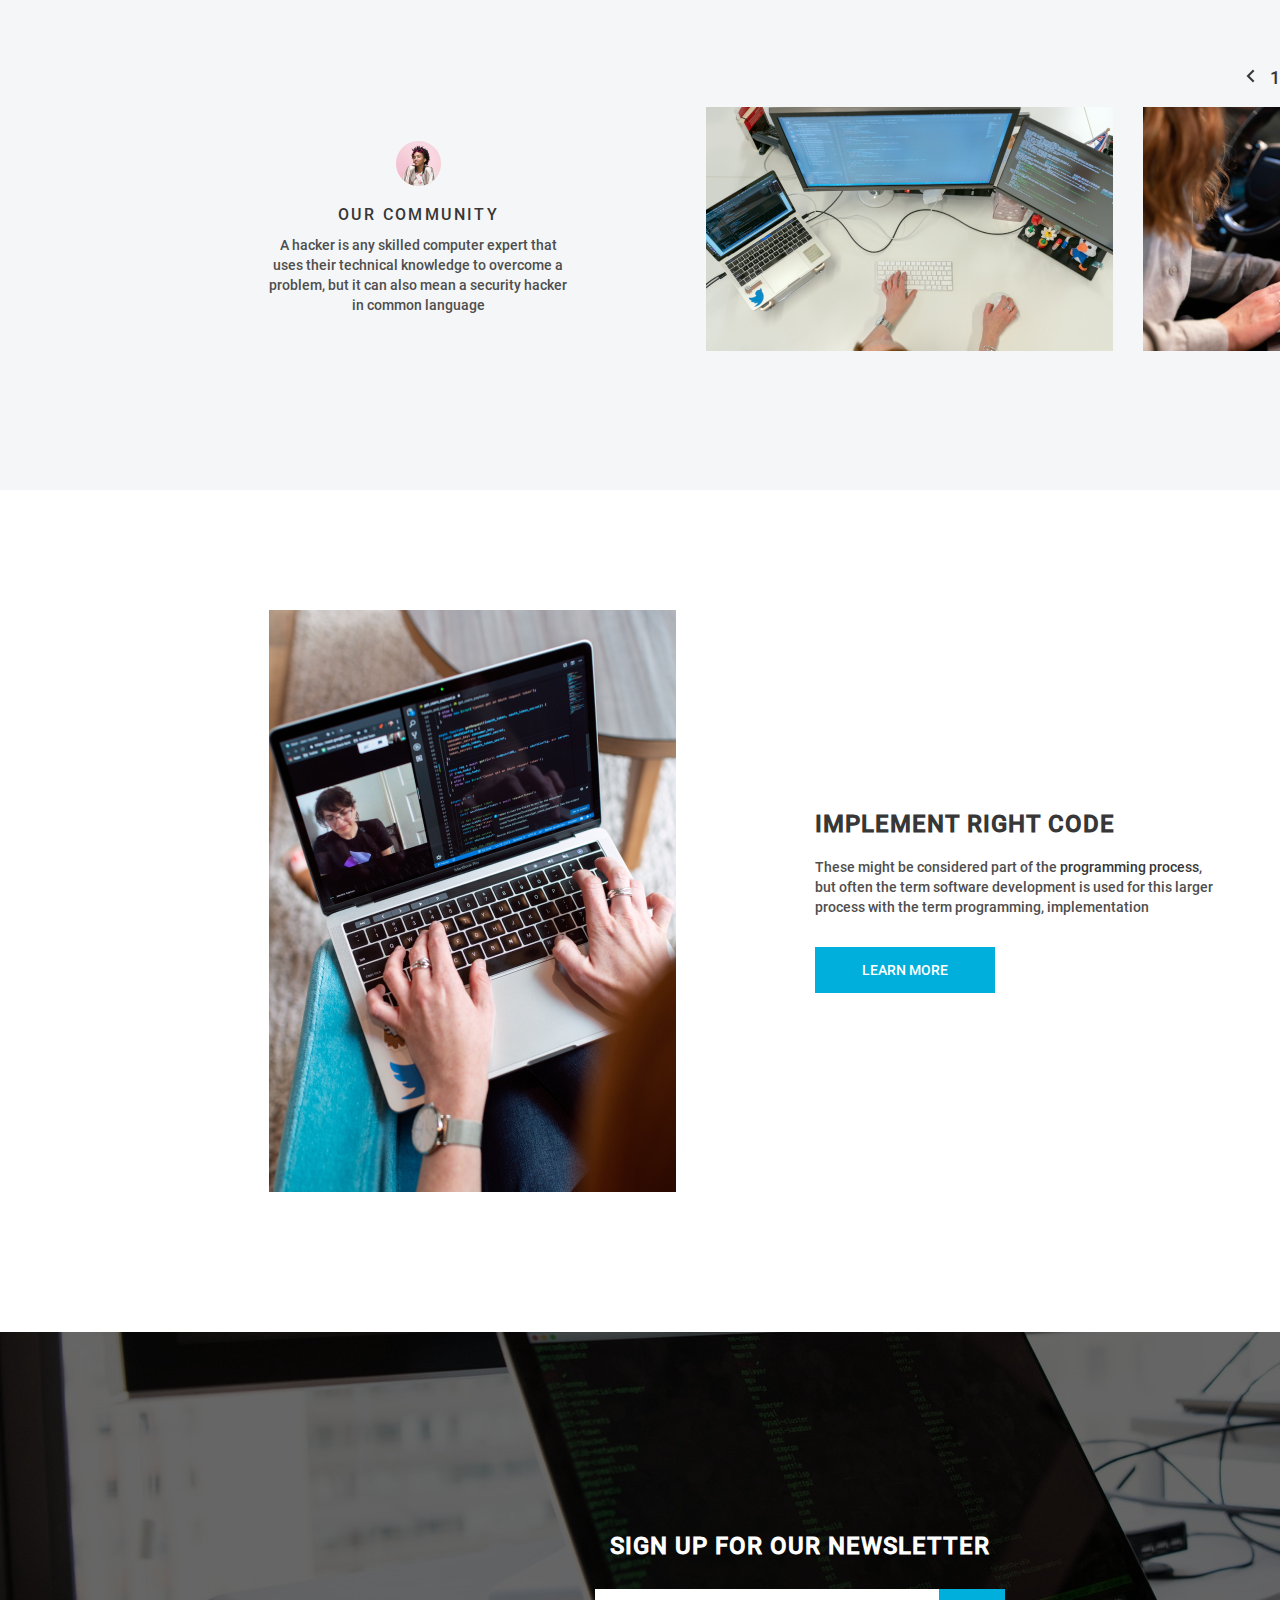
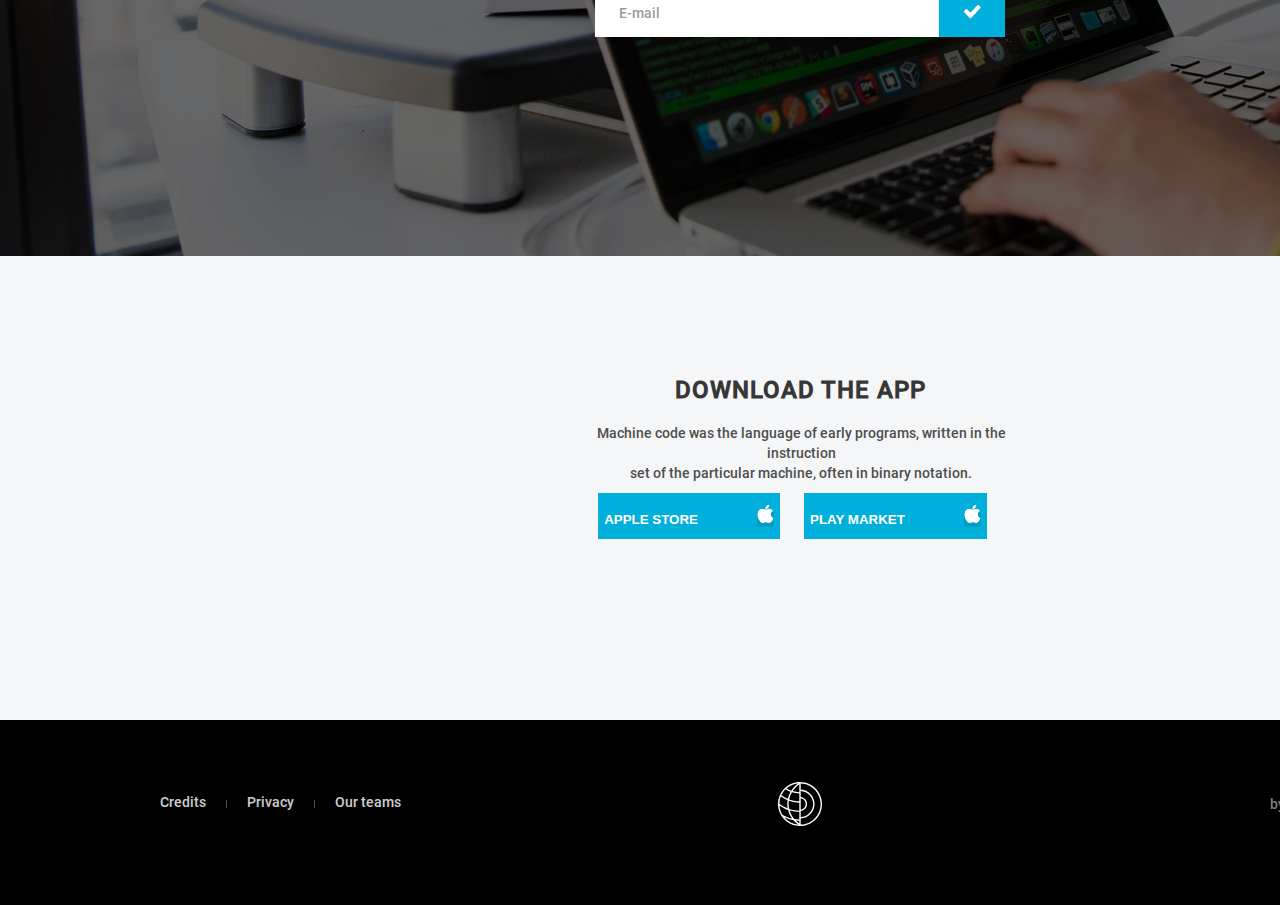
==== commit c3a32d05: "feat: footer" ====
--- a/index.html
+++ b/index.html
@@ -87,6 +87,17 @@
             </div>
         </div>
     </div>
+    <div class="seventh-screen">
+        <div class="footer">
+            <div><a href="#">Credits</a></div>
+            <div class="border"></div>
+            <div><a href="#">Privacy</a></div>
+            <div class="border"></div>
+            <div><a href="#">Our teams</a></div>
+        </div>
+        <div><img src="assets/logo.svg"></div>
+        <div id="by">by TonYem for RSS at 2020</div>
+    </div>
 </section>
 </body>
 </html>--- a/style.css
+++ b/style.css
@@ -6,7 +6,6 @@
 body {
     margin: 0;
     width: 1600px;
-    height: 4150px;
     color: #FFFFFF;
 }
 button:hover {
@@ -392,3 +391,36 @@
 
 
 
+/*7st-screen*/
+.seventh-screen {
+    background: black;
+    height: 185px ;
+    font-family: Roboto;
+    font-weight: 400;
+    font-style: normal;
+    font-size: 14px;
+    line-height: 19px;
+}
+.seventh-screen div img {
+    margin: -80px 0px 0px 778px;
+}
+.footer {
+    width: 236px;
+    height: 20px;
+    padding: 73px 0px 0px 160px;
+    display: inline-flex;
+    white-space: nowrap;
+
+}
+.border {
+    max-height: 8px;
+    border-right: 1px solid #4E4E4E;
+    margin: 7px 20px 0px 20px;
+}
+#by {
+    color: #818181;
+    margin: -37px 0px 0px 1270px;
+}
+
+
+
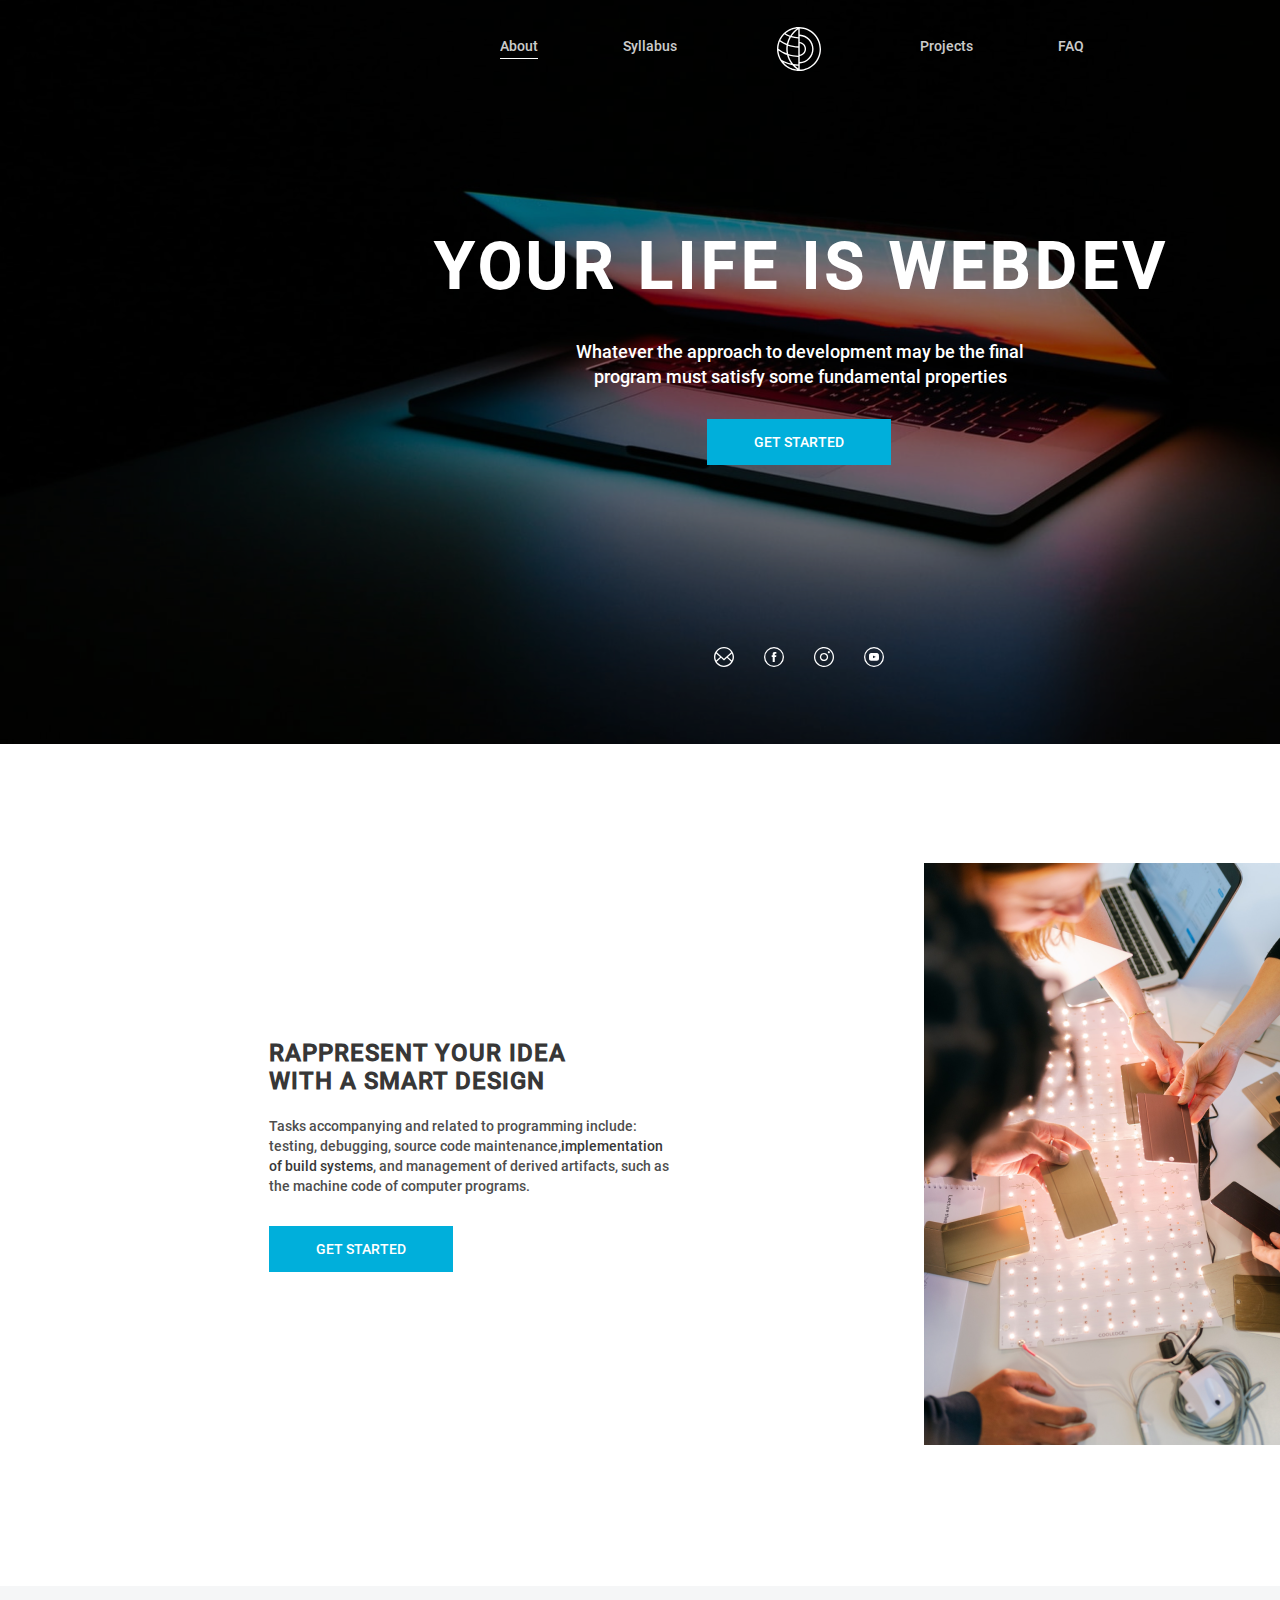
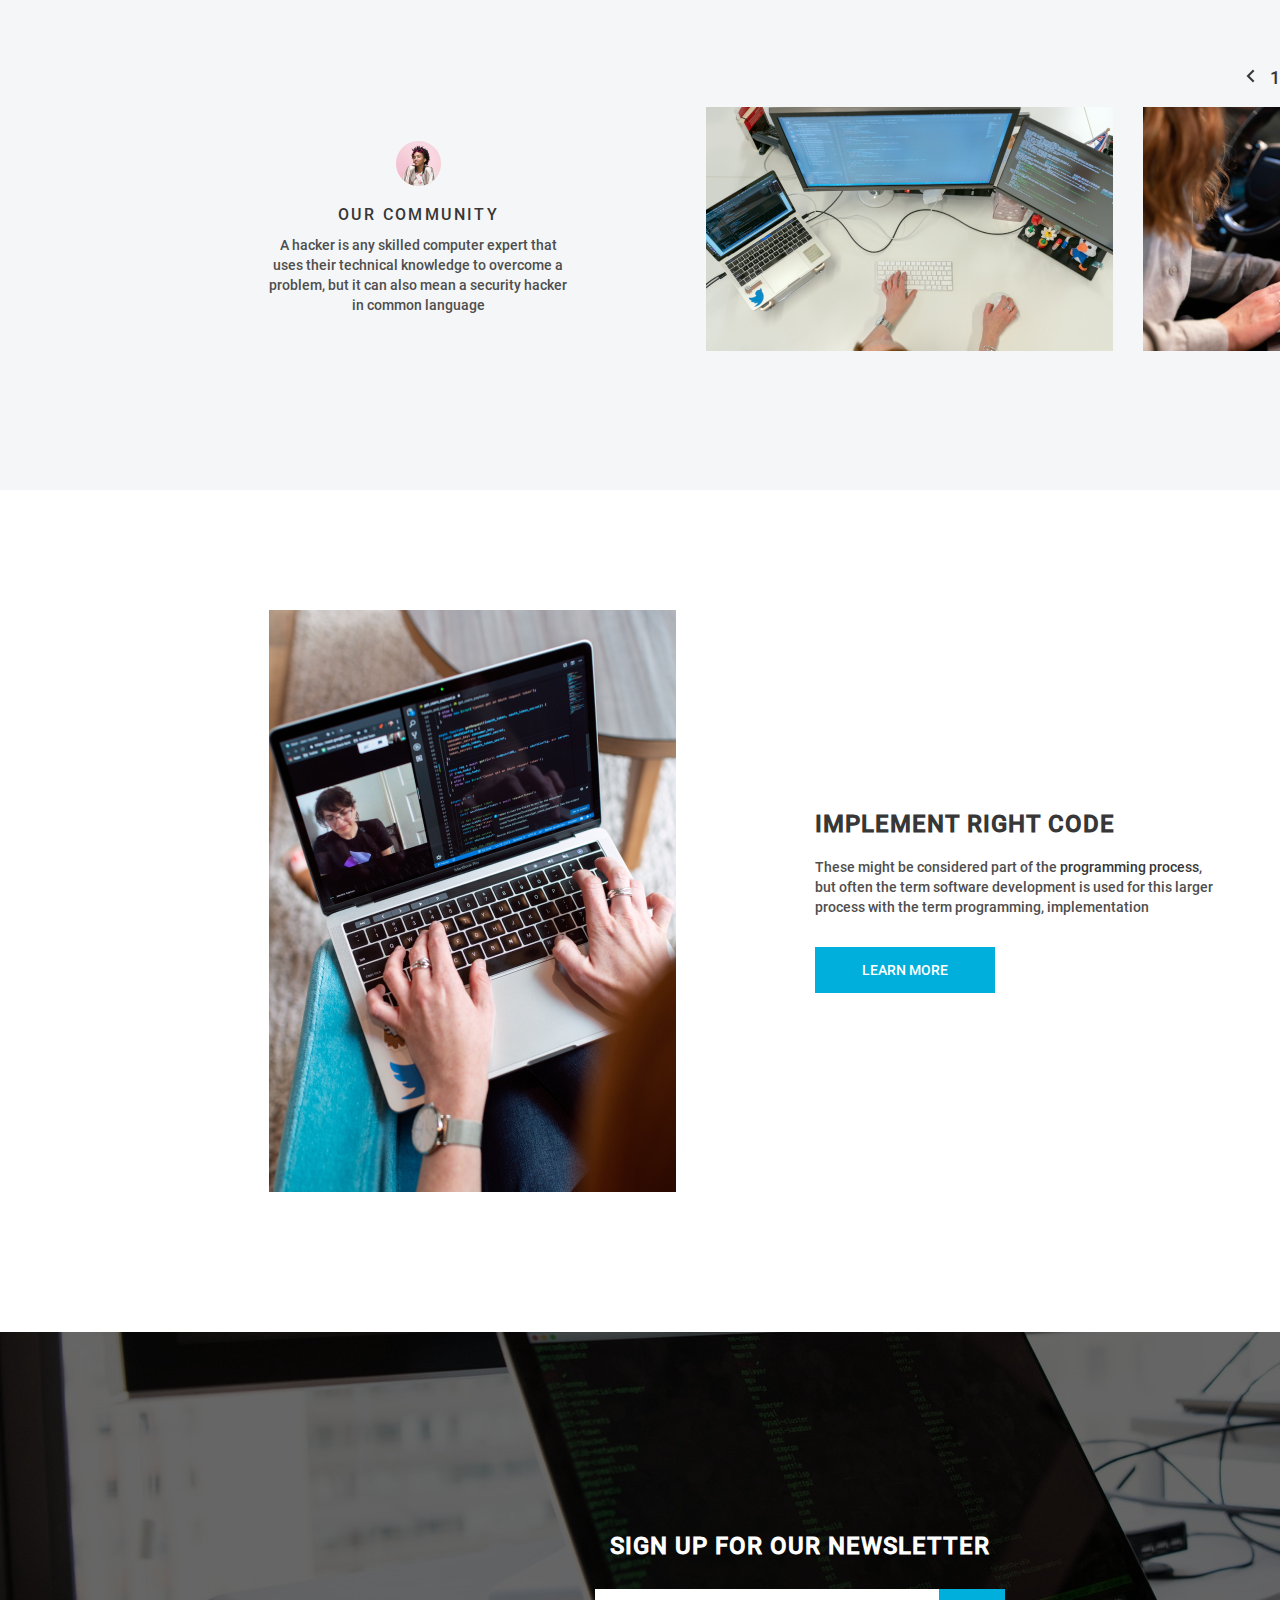
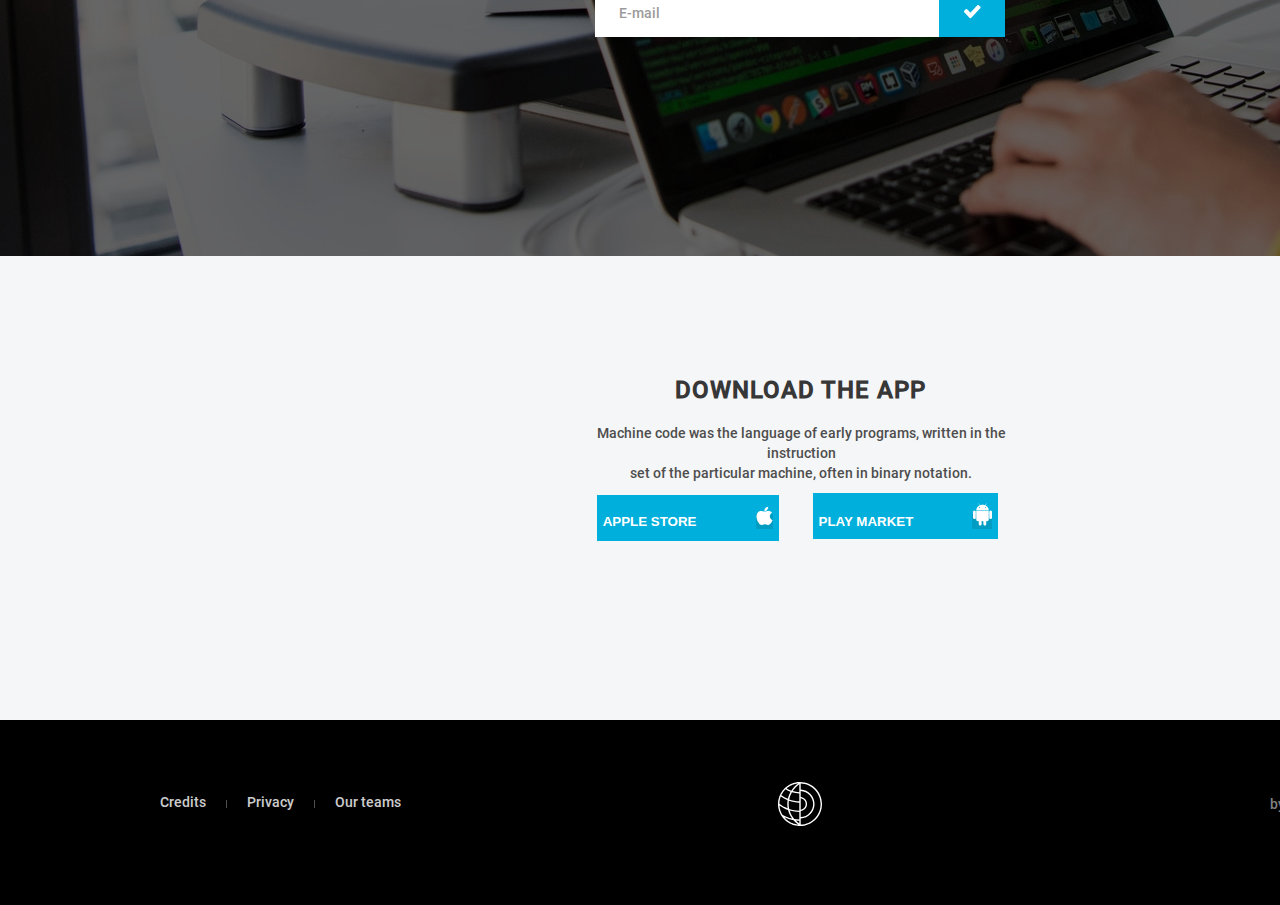
==== commit b60917b3: "fix: store" ====
--- a/index.html
+++ b/index.html
@@ -82,8 +82,8 @@
             <div class="app">DOWNLOAD THE APP</div>
             <div class="text6">Machine code was the language of early programs, written in the instruction<br> set of the particular machine, often in binary notation.</div>
             <div class="store">
-                <button class="market">APPLE STORE</button>
-                <button class="market">PLAY MARKET</button>
+                <button class="market1">APPLE STORE</button>
+                <button class="market2">PLAY MARKET</button>
             </div>
         </div>
     </div>
--- a/style.css
+++ b/style.css
@@ -369,9 +369,9 @@
     color: #4E4E4E;
 }
 .store {
-    margin: 30px 35px 0px 0px;
-}
-.market {
+    margin: 30px 45px 0px 10px;
+}
+.market1 {
     min-width: 127px;
     height: 46px;
     background: #00AFDB;
@@ -379,15 +379,28 @@
     font-weight: 700;
     line-height: 16px;
     color: #FFFFFF;
-    text-align: center;
-    margin-left: 20px;
-}
-.market::after {
+    margin-left: 30px;
+}
+.market2 {
+    min-width: 127px;
+    height: 46px;
+    background: #00AFDB;
+    border: none;
+    font-weight: 700;
+    line-height: 16px;
+    color: #FFFFFF;
+    margin-left: 30px;
+}
+.market1::after {
     content: url("assets/icon-apple.png");
     background: #009CC2;
-    background-size: cover;
     margin: 10px 0px 0px 59px;
 }
+.market2::after {
+     content: url("assets/icon-android.png");
+     background: #009CC2;
+     margin: 10px 0px 0px 59px;
+ }
 
 
 
